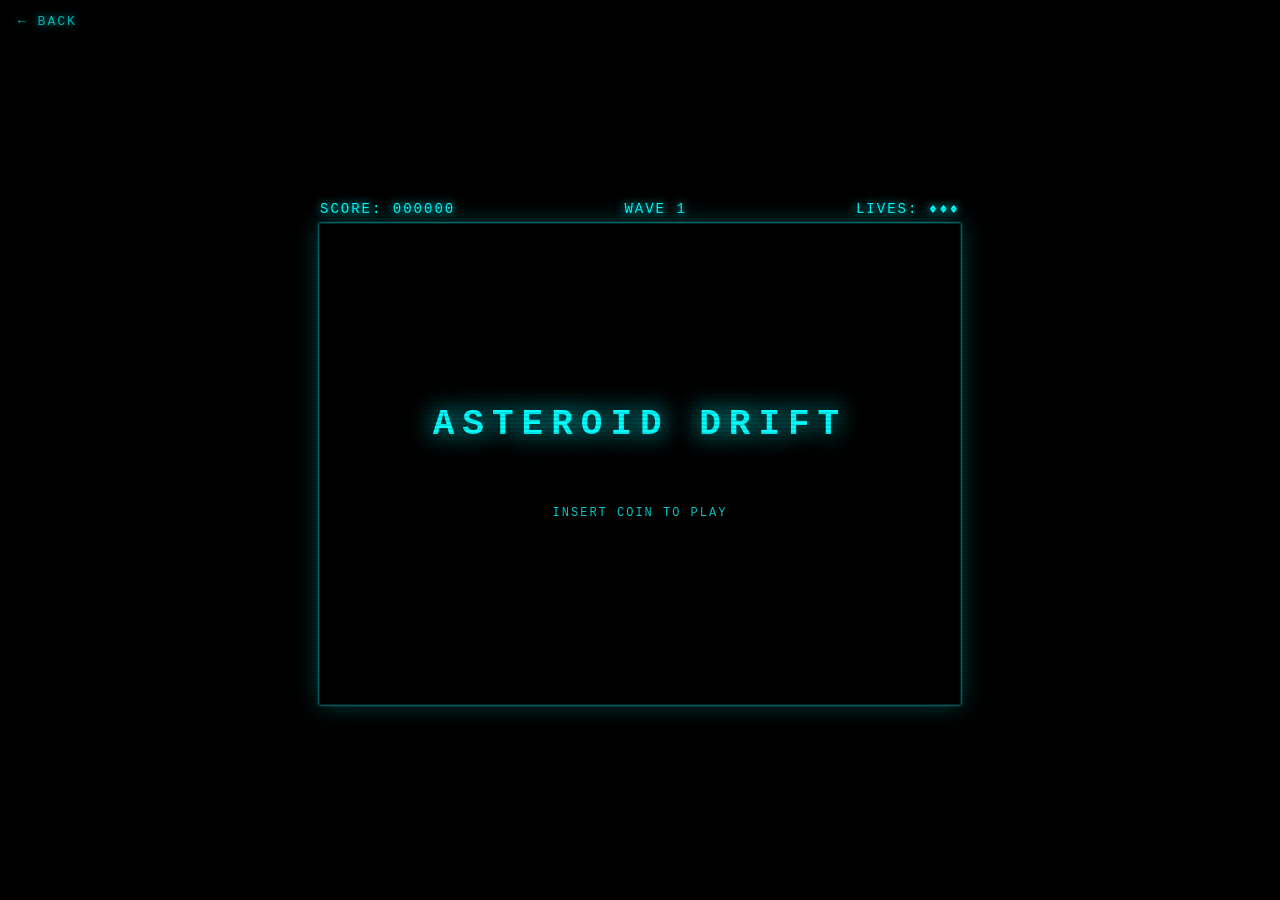
==== asteroid-drift/index.html @ 1d695325 "feat: add Void Blaster, Asteroid Drift, and Neon Snake Three new self-contained HTML5 arcade games w" ====
<!DOCTYPE html>
<html lang="en">
<head>
<meta charset="UTF-8">
<meta name="viewport" content="width=device-width, initial-scale=1.0">
<title>ASTEROID DRIFT — Arcade</title>
<style>
  * { margin:0; padding:0; box-sizing:border-box; }
  body { background:#000; display:flex; flex-direction:column; align-items:center; justify-content:center; min-height:100vh; font-family:'Courier New',monospace; overflow:hidden; }
  #back-link { position:fixed; top:14px; left:18px; color:#0ff; text-decoration:none; font-size:13px; letter-spacing:2px; opacity:0.7; z-index:100; text-shadow:0 0 8px #0ff; }
  #back-link:hover { opacity:1; }
  #hud { display:flex; justify-content:space-between; width:640px; padding:6px 0; font-size:14px; letter-spacing:2px; color:#0ff; text-shadow:0 0 8px #0ff; }
  canvas { display:block; border:1px solid #0ff; box-shadow:0 0 24px #0ff4,0 0 2px #0ff; }
  #scanlines { position:fixed; top:0; left:0; width:100%; height:100%; background:repeating-linear-gradient(0deg,transparent,transparent 2px,rgba(0,0,0,0.12) 2px,rgba(0,0,0,0.12) 4px); pointer-events:none; z-index:50; }
  #overlay { position:absolute; top:0; left:0; right:0; bottom:0; display:flex; flex-direction:column; align-items:center; justify-content:center; background:rgba(0,0,0,0.85); color:#0ff; font-family:'Courier New',monospace; z-index:20; text-align:center; }
  #overlay h1 { font-size:36px; letter-spacing:8px; text-shadow:0 0 24px #0ff,0 0 48px #0ff4; margin-bottom:16px; }
  #overlay p { font-size:12px; letter-spacing:2px; margin:5px 0; opacity:0.8; }
  .blink { animation:blink 1s step-end infinite; }
  @keyframes blink { 0%,100%{opacity:1} 50%{opacity:0} }
  #canvas-wrap { position:relative; }
</style>
</head>
<body>
<div id="scanlines"></div>
<a id="back-link" href="../index.html">← BACK</a>
<div id="hud">
  <span>SCORE: <span id="score-display">000000</span></span>
  <span id="wave-display">WAVE 1</span>
  <span>LIVES: <span id="lives-display">♦♦♦</span></span>
</div>
<div id="canvas-wrap">
  <canvas id="c" width="640" height="480"></canvas>
  <div id="overlay">
    <h1>ASTEROID DRIFT</h1>
    <p>← → ROTATE &nbsp; ↑ THRUST &nbsp; SPACE FIRE &nbsp; H HYPERSPACE</p>
    <p>P PAUSE &nbsp; ESC BACK</p>
    <p class="blink" style="margin-top:24px">INSERT COIN TO PLAY</p>
  </div>
</div>
<script>
const canvas = document.getElementById('c');
const ctx = canvas.getContext('2d');
const overlay = document.getElementById('overlay');
const scoreEl = document.getElementById('score-display');
const livesEl = document.getElementById('lives-display');
const waveEl = document.getElementById('wave-display');

const W = 640, H = 480;
const TAU = Math.PI*2;

let state = 'title';
let score = 0, lives = 3, wave = 1;
let ship, bullets, asteroids, particles;
let keys = {};
let invTimer = 0, waveTimer = 0;

// ─── Helpers ────────────────────────────────────────────────
const wrap = (v,max) => ((v%max)+max)%max;
const dist = (a,b) => Math.hypot(a.x-b.x,a.y-b.y);
const rnd = (a,b) => Math.random()*(b-a)+a;

function mkShip() {
  return { x:W/2, y:H/2, vx:0, vy:0, angle:-Math.PI/2, thrust:false, dead:false };
}

function mkAsteroid(x,y,size) {
  const angle = Math.random()*TAU;
  const speed = rnd(0.5, 1.5+(4-size)*0.5);
  const verts = 8+Math.floor(Math.random()*5);
  const pts = Array.from({length:verts},(_,i)=>{
    const a = i/verts*TAU;
    const r = size*12 + rnd(-size*4, size*4);
    return [Math.cos(a)*r, Math.sin(a)*r];
  });
  return { x, y, vx:Math.cos(angle)*speed, vy:Math.sin(angle)*speed, size, pts, rot:0, rotSpeed:rnd(-0.02,0.02) };
}

function spawnWave() {
  const count = 3 + wave;
  asteroids = [];
  for (let i=0;i<count;i++) {
    let x,y;
    do { x=Math.random()*W; y=Math.random()*H; } while(dist({x,y},ship)<120);
    asteroids.push(mkAsteroid(x,y,3));
  }
}

function initGame() {
  score=0; lives=3; wave=1;
  ship = mkShip();
  bullets=[]; particles=[];
  invTimer=2000; waveTimer=0;
  spawnWave();
  updateHUD();
}

function updateHUD() {
  scoreEl.textContent = String(score).padStart(6,'0');
  livesEl.textContent = '♦'.repeat(Math.max(0,lives));
  waveEl.textContent = `WAVE ${wave}`;
}

function spawnParticles(x,y,color,count) {
  for (let i=0;i<count;i++) {
    const a = Math.random()*TAU;
    const spd = rnd(0.5,3);
    particles.push({x,y,vx:Math.cos(a)*spd,vy:Math.sin(a)*spd,life:1,decay:rnd(0.01,0.03),color});
  }
}

function drawShip() {
  if (ship.dead) return;
  if (invTimer>0 && Math.floor(invTimer/100)%2===0) return;
  ctx.save();
  ctx.translate(ship.x,ship.y);
  ctx.rotate(ship.angle);
  ctx.strokeStyle='#0f0';
  ctx.shadowBlur=10; ctx.shadowColor='#0f0';
  ctx.lineWidth=1.5;
  ctx.beginPath();
  ctx.moveTo(16,0); ctx.lineTo(-10,10); ctx.lineTo(-6,0); ctx.lineTo(-10,-10); ctx.closePath();
  ctx.stroke();
  if (ship.thrust && Math.random()>0.3) {
    ctx.strokeStyle='#f80';
    ctx.shadowColor='#f80';
    ctx.beginPath();
    ctx.moveTo(-6,0); ctx.lineTo(-6+rnd(-10,-18),rnd(-4,4));
    ctx.stroke();
  }
  ctx.shadowBlur=0;
  ctx.restore();
}

function drawAsteroids() {
  for (const a of asteroids) {
    ctx.save();
    ctx.translate(a.x,a.y);
    ctx.rotate(a.rot);
    ctx.strokeStyle='#0ff';
    ctx.shadowBlur=6; ctx.shadowColor='#0ff';
    ctx.lineWidth=1.2;
    ctx.beginPath();
    for (let i=0;i<a.pts.length;i++) {
      i===0 ? ctx.moveTo(...a.pts[i]) : ctx.lineTo(...a.pts[i]);
    }
    ctx.closePath(); ctx.stroke();
    ctx.shadowBlur=0;
    ctx.restore();
  }
}

function drawBullets() {
  ctx.fillStyle='#ff0';
  ctx.shadowBlur=8; ctx.shadowColor='#ff0';
  for (const b of bullets) {
    ctx.beginPath();
    ctx.arc(b.x,b.y,2.5,0,TAU);
    ctx.fill();
  }
  ctx.shadowBlur=0;
}

function drawParticles() {
  for (const p of particles) {
    ctx.globalAlpha=p.life;
    ctx.fillStyle=p.color;
    ctx.fillRect(p.x-1,p.y-1,2,2);
  }
  ctx.globalAlpha=1;
}

const STAR_BG = Array.from({length:100},()=>({x:Math.random()*W,y:Math.random()*H,b:Math.random()*0.4+0.1}));
function drawBg() {
  ctx.fillStyle='#000'; ctx.fillRect(0,0,W,H);
  for (const s of STAR_BG) {
    ctx.fillStyle=`rgba(0,255,255,${s.b})`; ctx.fillRect(s.x,s.y,1,1);
  }
}

let lastTime=0;
function loop(ts) {
  const dt = Math.min(ts-lastTime, 50); lastTime=ts;
  if (state!=='playing') { requestAnimationFrame(loop); return; }

  drawBg();

  if (invTimer>0) invTimer-=dt;

  // Ship physics
  if (!ship.dead) {
    if (keys['ArrowLeft']||keys['a']) ship.angle-=0.05;
    if (keys['ArrowRight']||keys['d']) ship.angle+=0.05;
    ship.thrust = keys['ArrowUp']||keys['w'];
    if (ship.thrust) {
      ship.vx+=Math.cos(ship.angle)*0.25;
      ship.vy+=Math.sin(ship.angle)*0.25;
    }
    // drag
    ship.vx*=0.99; ship.vy*=0.99;
    ship.x=wrap(ship.x+ship.vx,W);
    ship.y=wrap(ship.y+ship.vy,H);
  }

  // Bullets
  for (const b of bullets) { b.x=wrap(b.x+b.vx,W); b.y=wrap(b.y+b.vy,H); b.life-=dt; }
  bullets = bullets.filter(b=>b.life>0);

  // Asteroids
  for (const a of asteroids) {
    a.x=wrap(a.x+a.vx,W); a.y=wrap(a.y+a.vy,H); a.rot+=a.rotSpeed;
  }

  // Particles
  for (const p of particles) { p.x+=p.vx; p.y+=p.vy; p.life-=p.decay; }
  particles=particles.filter(p=>p.life>0);

  // Bullet-asteroid collision
  const newAsteroids=[];
  let bulletsToRemove=new Set();
  for (let bi=0;bi<bullets.length;bi++) {
    const b=bullets[bi];
    for (let ai=asteroids.length-1;ai>=0;ai--) {
      const a=asteroids[ai];
      if (dist(b,a)<a.size*12) {
        bulletsToRemove.add(bi);
        score+=[0,100,50,20][a.size];
        updateHUD();
        spawnParticles(a.x,a.y,'#0ff',10+a.size*4);
        if (a.size>1) {
          newAsteroids.push(mkAsteroid(a.x,a.y,a.size-1));
          newAsteroids.push(mkAsteroid(a.x,a.y,a.size-1));
        }
        asteroids.splice(ai,1);
        break;
      }
    }
  }
  bullets=bullets.filter((_,i)=>!bulletsToRemove.has(i));
  asteroids.push(...newAsteroids);

  // Ship-asteroid collision
  if (!ship.dead && invTimer<=0) {
    for (const a of asteroids) {
      if (dist(ship,a)<a.size*11) {
        spawnParticles(ship.x,ship.y,'#0f0',20);
        lives--; updateHUD();
        if (lives<=0) { state='gameover'; showOverlay('GAME OVER',`SCORE: ${String(score).padStart(6,'0')}`,true); }
        else { ship=mkShip(); invTimer=3000; }
        break;
      }
    }
  }

  // Next wave
  if (asteroids.length===0) {
    wave++; updateHUD();
    ship=mkShip(); invTimer=2000;
    spawnWave();
  }

  drawAsteroids();
  drawBullets();
  drawShip();
  drawParticles();

  requestAnimationFrame(loop);
}

function showOverlay(title,sub,restart) {
  overlay.innerHTML=`
    <h1>${title}</h1>
    <p style="margin-top:12px;font-size:18px;letter-spacing:4px;">${sub}</p>
    ${restart?'<p class="blink" style="margin-top:28px;font-size:13px;letter-spacing:3px;">PRESS ENTER TO PLAY AGAIN</p>':'<p class="blink" style="margin-top:28px">INSERT COIN TO PLAY</p>'}
  `;
  overlay.style.display='flex';
}

document.addEventListener('keydown',e=>{
  keys[e.key]=true;
  if(e.key===' ')e.preventDefault();
  if(state==='title'||(state==='gameover'&&e.key==='Enter')){
    overlay.style.display='none'; initGame(); state='playing';
  }
  if((e.key==='p'||e.key==='P')&&state==='playing'){ state='paused'; showOverlay('PAUSED','',false); }
  else if((e.key==='p'||e.key==='P')&&state==='paused'){ overlay.style.display='none'; state='playing'; }
  if(e.key==='Escape') window.location.href='../index.html';
  if(e.key==='h'||e.key==='H') {
    if(state==='playing'&&!ship.dead){ ship.x=Math.random()*W; ship.y=Math.random()*H; ship.vx=0; ship.vy=0; invTimer=1500; }
  }
  if(e.key===' '&&state==='playing'&&!ship.dead) {
    if(bullets.length<6) {
      bullets.push({x:ship.x+Math.cos(ship.angle)*18,y:ship.y+Math.sin(ship.angle)*18,vx:Math.cos(ship.angle)*9+ship.vx,vy:Math.sin(ship.angle)*9+ship.vy,life:900});
    }
  }
});
document.addEventListener('keyup',e=>{ keys[e.key]=false; });

showOverlay('ASTEROID DRIFT','',false);
requestAnimationFrame(t=>{ lastTime=t; requestAnimationFrame(loop); });
</script>
</body>
</html>
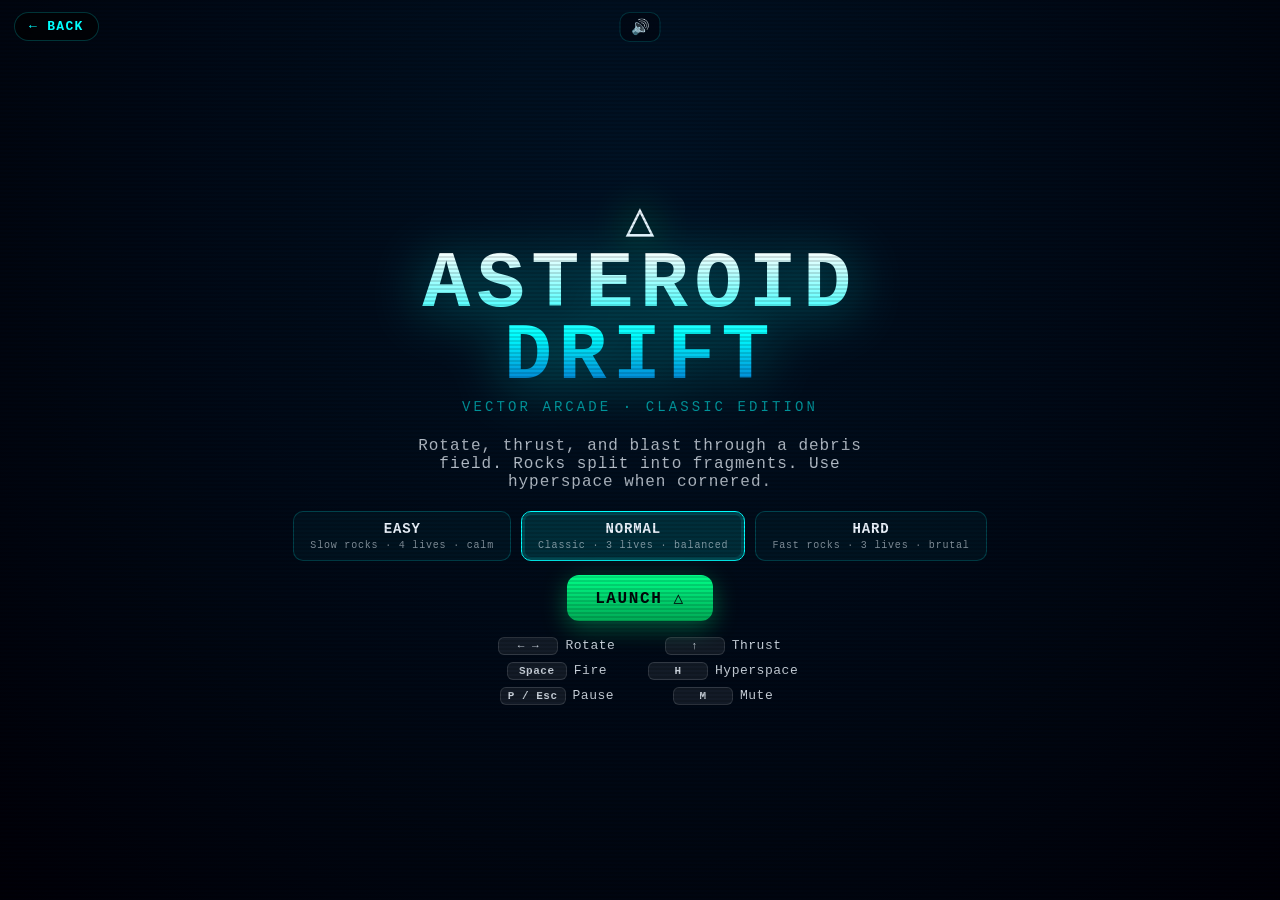
==== commit c8c92b92: "feat: full feature-rich rebuild of void-blaster, asteroid-drift, neon-snake (~1100-1300 lines each, " ====
--- a/asteroid-drift/index.html
+++ b/asteroid-drift/index.html
@@ -1,302 +1,1141 @@
 <!DOCTYPE html>
 <html lang="en">
 <head>
-<meta charset="UTF-8">
-<meta name="viewport" content="width=device-width, initial-scale=1.0">
-<title>ASTEROID DRIFT — Arcade</title>
+<meta charset="UTF-8" />
+<meta name="viewport" content="width=device-width, initial-scale=1.0, maximum-scale=1.0, user-scalable=no" />
+<title>ASTEROID DRIFT — Vector Arcade</title>
 <style>
-  * { margin:0; padding:0; box-sizing:border-box; }
-  body { background:#000; display:flex; flex-direction:column; align-items:center; justify-content:center; min-height:100vh; font-family:'Courier New',monospace; overflow:hidden; }
-  #back-link { position:fixed; top:14px; left:18px; color:#0ff; text-decoration:none; font-size:13px; letter-spacing:2px; opacity:0.7; z-index:100; text-shadow:0 0 8px #0ff; }
-  #back-link:hover { opacity:1; }
-  #hud { display:flex; justify-content:space-between; width:640px; padding:6px 0; font-size:14px; letter-spacing:2px; color:#0ff; text-shadow:0 0 8px #0ff; }
-  canvas { display:block; border:1px solid #0ff; box-shadow:0 0 24px #0ff4,0 0 2px #0ff; }
-  #scanlines { position:fixed; top:0; left:0; width:100%; height:100%; background:repeating-linear-gradient(0deg,transparent,transparent 2px,rgba(0,0,0,0.12) 2px,rgba(0,0,0,0.12) 4px); pointer-events:none; z-index:50; }
-  #overlay { position:absolute; top:0; left:0; right:0; bottom:0; display:flex; flex-direction:column; align-items:center; justify-content:center; background:rgba(0,0,0,0.85); color:#0ff; font-family:'Courier New',monospace; z-index:20; text-align:center; }
-  #overlay h1 { font-size:36px; letter-spacing:8px; text-shadow:0 0 24px #0ff,0 0 48px #0ff4; margin-bottom:16px; }
-  #overlay p { font-size:12px; letter-spacing:2px; margin:5px 0; opacity:0.8; }
-  .blink { animation:blink 1s step-end infinite; }
-  @keyframes blink { 0%,100%{opacity:1} 50%{opacity:0} }
-  #canvas-wrap { position:relative; }
+:root {
+  --cyan:#00ffff; --green:#00ff88; --amber:#ffaa00; --red:#ff4444;
+  --purple:#cc44ff; --white:#eef6ff; --panel:rgba(0,8,20,.82);
+}
+*{box-sizing:border-box;-webkit-tap-highlight-color:transparent;}
+html,body{margin:0;height:100%;overflow:hidden;background:#000;font-family:'Courier New',monospace;color:var(--white);}
+#app{position:fixed;inset:0;}
+canvas#c{display:block;width:100%;height:100%;}
+
+/* Scanlines */
+#scanlines{position:fixed;inset:0;background:repeating-linear-gradient(0deg,transparent,transparent 2px,rgba(0,0,0,.13) 2px,rgba(0,0,0,.13) 4px);pointer-events:none;z-index:40;}
+
+/* HUD */
+.hud{position:fixed;inset:0;pointer-events:none;z-index:10;}
+#topbar{position:absolute;top:0;left:0;right:0;display:flex;justify-content:space-between;align-items:flex-start;padding:12px 16px;gap:10px;}
+.stat{background:var(--panel);border:1px solid rgba(0,255,255,.15);border-radius:12px;padding:7px 12px;backdrop-filter:blur(6px);}
+.stat .label{font-size:10px;letter-spacing:.16em;text-transform:uppercase;opacity:.55;color:var(--cyan);}
+.stat .val{font-size:22px;font-weight:900;line-height:1;margin-top:2px;color:var(--cyan);text-shadow:0 0 12px var(--cyan);}
+#hudScore .val{color:var(--amber);text-shadow:0 0 12px var(--amber);}
+#hudHiscore .val{color:var(--green);text-shadow:0 0 10px var(--green);}
+#hudLevel .val{color:var(--purple);text-shadow:0 0 10px var(--purple);}
+
+/* Lives row */
+#livesRow{position:absolute;top:80px;left:50%;transform:translateX(-50%);display:flex;gap:10px;align-items:center;}
+.life-icon{color:var(--green);font-size:18px;text-shadow:0 0 10px var(--green);transition:opacity .2s;}
+.life-icon.dead{opacity:.15;text-shadow:none;}
+
+/* Shield bar */
+#shieldWrap{position:absolute;bottom:18px;left:50%;transform:translateX(-50%);width:220px;}
+#shieldWrap .label{text-align:center;font-size:10px;letter-spacing:.16em;text-transform:uppercase;opacity:.55;color:var(--cyan);margin-bottom:4px;}
+.track{height:9px;border-radius:6px;background:rgba(255,255,255,.1);overflow:hidden;}
+.fill{height:100%;border-radius:6px;transition:width .1s linear;}
+#shieldFill{background:linear-gradient(90deg,#0066ff,#00ccff);}
+
+/* Active power-up tag */
+#powerTag{position:absolute;bottom:52px;left:50%;transform:translateX(-50%);background:var(--panel);border:1px solid rgba(204,68,255,.35);border-radius:10px;padding:4px 14px;font-size:11px;letter-spacing:.12em;text-transform:uppercase;color:var(--purple);text-shadow:0 0 8px var(--purple);opacity:0;transition:opacity .25s;}
+#powerTag.show{opacity:1;}
+
+/* Wave toast */
+#waveToast{position:absolute;top:37%;left:50%;transform:translate(-50%,-50%) scale(.85);font-size:40px;font-weight:900;text-align:center;letter-spacing:.12em;opacity:0;transition:opacity .25s,transform .25s;text-shadow:0 0 30px var(--cyan),0 0 60px rgba(0,255,255,.3);color:var(--cyan);}
+#waveToast.show{opacity:1;transform:translate(-50%,-50%) scale(1);}
+
+/* Mute button */
+#muteBtn{position:fixed;top:12px;right:50%;transform:translateX(50%);z-index:31;pointer-events:auto;cursor:pointer;
+  background:var(--panel);border:1px solid rgba(0,255,255,.18);color:var(--white);border-radius:10px;padding:5px 10px;font-size:15px;}
+
+/* Back link */
+.arcade-back{position:fixed;top:12px;left:14px;z-index:9999;background:rgba(0,0,0,.6);backdrop-filter:blur(8px);
+  color:var(--cyan);padding:6px 14px;border-radius:24px;font-size:13px;font-weight:700;text-decoration:none;
+  border:1px solid rgba(0,255,255,.2);letter-spacing:.1em;transition:background .2s;pointer-events:auto;}
+.arcade-back:hover{background:rgba(0,20,40,.85);}
+
+/* Screens */
+.screen{position:fixed;inset:0;z-index:30;display:flex;align-items:center;justify-content:center;flex-direction:column;
+  background:radial-gradient(ellipse at 50% 20%, rgba(0,30,60,.6), rgba(0,0,8,.95));backdrop-filter:blur(3px);text-align:center;padding:24px;}
+.screen.hidden{display:none;}
+.logo{font-size:clamp(36px,8vw,80px);font-weight:900;letter-spacing:.08em;line-height:.9;
+  background:linear-gradient(180deg,#fff,var(--cyan) 60%,#0066cc);-webkit-background-clip:text;background-clip:text;color:transparent;
+  filter:drop-shadow(0 6px 28px rgba(0,255,255,.5));}
+.sublabel{font-size:clamp(11px,1.8vw,14px);letter-spacing:.22em;text-transform:uppercase;opacity:.55;margin:6px 0 16px;color:var(--cyan);}
+.tagline{opacity:.75;margin:6px 0;font-size:clamp(13px,2vw,16px);max-width:500px;letter-spacing:.06em;}
+.ship-emoji{font-size:48px;filter:drop-shadow(0 0 20px var(--green));animation:hover 2.4s ease-in-out infinite;}
+@keyframes hover{50%{transform:translateY(-9px);}}
+.btn{pointer-events:auto;cursor:pointer;border:none;border-radius:12px;padding:13px 28px;font-size:16px;font-weight:900;
+  color:#00080a;background:linear-gradient(180deg,var(--green),#00aa55);box-shadow:0 6px 24px rgba(0,255,136,.35);
+  transition:transform .08s,filter .15s;margin-top:8px;letter-spacing:.1em;font-family:'Courier New',monospace;}
+.btn:hover{filter:brightness(1.1);} .btn:active{transform:translateY(2px);}
+.btn.ghost{background:transparent;border:1.5px solid rgba(0,255,255,.3);color:var(--cyan);box-shadow:none;font-size:14px;padding:9px 20px;}
+.diff{display:flex;gap:10px;margin:14px 0 6px;flex-wrap:wrap;justify-content:center;}
+.diff button{pointer-events:auto;cursor:pointer;border-radius:10px;border:1.5px solid rgba(0,255,255,.2);background:rgba(0,255,255,.04);
+  color:var(--white);padding:9px 16px;font-weight:900;font-size:14px;transition:.15s;font-family:'Courier New',monospace;letter-spacing:.06em;}
+.diff button.sel{border-color:var(--cyan);background:rgba(0,255,255,.14);box-shadow:0 0 0 3px rgba(0,255,255,.12) inset;}
+.diff small{display:block;font-weight:500;opacity:.55;font-size:10px;margin-top:3px;letter-spacing:.08em;}
+.help{max-width:520px;margin:16px auto 0;display:grid;grid-template-columns:repeat(2,1fr);gap:7px 16px;font-size:13px;opacity:.85;letter-spacing:.04em;}
+.k{display:inline-block;min-width:60px;padding:2px 7px;border-radius:6px;background:rgba(255,255,255,.09);border:1px solid rgba(255,255,255,.15);font-weight:900;font-size:11px;margin-right:7px;}
+.stats-grid{display:grid;grid-template-columns:repeat(2,minmax(110px,1fr));gap:12px 22px;margin:14px 0;}
+.stats-grid .s .n{font-size:28px;font-weight:900;color:var(--amber);text-shadow:0 0 12px var(--amber);}
+.stats-grid .s .t{font-size:10px;letter-spacing:.14em;text-transform:uppercase;opacity:.55;}
+.best-line{color:var(--green);font-weight:900;margin-top:6px;font-size:14px;text-shadow:0 0 8px var(--green);}
+
+/* Mobile controls */
+#touch{position:fixed;inset:0;z-index:20;display:none;pointer-events:none;}
+#touch.on{display:block;}
+#joy{position:absolute;left:24px;bottom:110px;width:120px;height:120px;border-radius:50%;background:rgba(0,255,255,.05);border:2px solid rgba(0,255,255,.2);pointer-events:auto;touch-action:none;}
+#knob{position:absolute;left:30px;top:30px;width:60px;height:60px;border-radius:50%;background:rgba(0,255,255,.22);border:2px solid rgba(0,255,255,.4);}
+.tbtn{position:absolute;pointer-events:auto;touch-action:none;border-radius:50%;display:flex;align-items:center;justify-content:center;font-weight:900;
+  font-family:'Courier New',monospace;font-size:12px;letter-spacing:.06em;user-select:none;}
+#tFire{right:30px;bottom:180px;width:86px;height:86px;color:#001a08;background:linear-gradient(180deg,var(--green),#00aa55);box-shadow:0 4px 18px rgba(0,255,136,.4);}
+#tHyper{right:130px;bottom:110px;width:72px;height:72px;color:#fff;background:linear-gradient(180deg,#aa44ff,#6600cc);box-shadow:0 4px 16px rgba(204,68,255,.4);}
+#tThrust{left:24px;bottom:250px;width:60px;height:60px;color:#001a08;background:linear-gradient(180deg,#00ddff,#0066cc);box-shadow:0 4px 16px rgba(0,200,255,.4);border-radius:50%;}
+@media (max-width:700px){.stat .val{font-size:18px;}}
 </style>
 </head>
 <body>
+<div id="app">
+  <canvas id="c"></canvas>
+</div>
 <div id="scanlines"></div>
-<a id="back-link" href="../index.html">← BACK</a>
-<div id="hud">
-  <span>SCORE: <span id="score-display">000000</span></span>
-  <span id="wave-display">WAVE 1</span>
-  <span>LIVES: <span id="lives-display">♦♦♦</span></span>
+
+<!-- HUD -->
+<div class="hud" id="hud" style="display:none">
+  <div id="topbar">
+    <div class="stat" id="hudScore"><div class="label">Score</div><div class="val" id="scoreVal">0</div></div>
+    <div class="stat" id="hudLevel"><div class="label">Wave</div><div class="val" id="levelVal">1</div></div>
+    <div class="stat" id="hudHiscore"><div class="label">Best</div><div class="val" id="hiscoreVal">0</div></div>
+  </div>
+  <div id="livesRow">
+    <div class="life-icon" id="life0">&#9651;</div>
+    <div class="life-icon" id="life1">&#9651;</div>
+    <div class="life-icon" id="life2">&#9651;</div>
+  </div>
+  <div id="powerTag"></div>
+  <div id="shieldWrap">
+    <div class="label">Shield</div>
+    <div class="track"><div class="fill" id="shieldFill" style="width:100%"></div></div>
+  </div>
+  <div id="waveToast"></div>
 </div>
-<div id="canvas-wrap">
-  <canvas id="c" width="640" height="480"></canvas>
-  <div id="overlay">
-    <h1>ASTEROID DRIFT</h1>
-    <p>← → ROTATE &nbsp; ↑ THRUST &nbsp; SPACE FIRE &nbsp; H HYPERSPACE</p>
-    <p>P PAUSE &nbsp; ESC BACK</p>
-    <p class="blink" style="margin-top:24px">INSERT COIN TO PLAY</p>
+
+<!-- Touch controls -->
+<div id="touch">
+  <div id="joy"><div id="knob"></div></div>
+  <div class="tbtn" id="tFire">FIRE</div>
+  <div class="tbtn" id="tHyper">HYPER</div>
+  <div class="tbtn" id="tThrust">&#9650;</div>
+</div>
+
+<button id="muteBtn" title="Mute">&#128266;</button>
+<a class="arcade-back" href="../index.html">&#8592; BACK</a>
+
+<!-- Title screen -->
+<div class="screen" id="startScreen">
+  <div class="ship-emoji">&#9651;</div>
+  <div class="logo">ASTEROID<br>DRIFT</div>
+  <div class="sublabel">Vector Arcade · Classic Edition</div>
+  <div class="tagline">Rotate, thrust, and blast through a debris field. Rocks split into fragments. Use hyperspace when cornered.</div>
+  <div class="diff" id="diffPick">
+    <button data-d="easy"><div>EASY</div><small>Slow rocks · 4 lives · calm</small></button>
+    <button data-d="normal" class="sel"><div>NORMAL</div><small>Classic · 3 lives · balanced</small></button>
+    <button data-d="hard"><div>HARD</div><small>Fast rocks · 3 lives · brutal</small></button>
   </div>
+  <button class="btn" id="playBtn">LAUNCH &#9651;</button>
+  <div class="help">
+    <div><span class="k">&#8592; &#8594;</span>Rotate</div>
+    <div><span class="k">&#8593;</span>Thrust</div>
+    <div><span class="k">Space</span>Fire</div>
+    <div><span class="k">H</span>Hyperspace</div>
+    <div><span class="k">P / Esc</span>Pause</div>
+    <div><span class="k">M</span>Mute</div>
+  </div>
+  <div class="best-line" id="startBest"></div>
 </div>
+
+<!-- Pause screen -->
+<div class="screen hidden" id="pauseScreen">
+  <div class="logo" style="font-size:clamp(34px,7vw,58px)">PAUSED</div>
+  <div class="tagline">The rocks are waiting.</div>
+  <button class="btn" id="resumeBtn">RESUME</button>
+  <button class="btn ghost" id="quitBtn">QUIT TO MENU</button>
+</div>
+
+<!-- Game Over screen -->
+<div class="screen hidden" id="overScreen">
+  <div class="logo" id="overTitle" style="font-size:clamp(30px,6vw,56px)">GAME OVER</div>
+  <div class="tagline" id="overSub"></div>
+  <div class="stats-grid" id="overStats"></div>
+  <div class="best-line" id="overBest"></div>
+  <button class="btn" id="againBtn">PLAY AGAIN &#9651;</button>
+  <button class="btn ghost" id="menuBtn">MAIN MENU</button>
+</div>
+
 <script>
-const canvas = document.getElementById('c');
+/* ============================================================
+   ASTEROID DRIFT — full-featured vector arcade
+   ============================================================ */
+'use strict';
+
+const $ = s => document.querySelector(s);
+const clamp = (v,a,b) => Math.min(b,Math.max(a,v));
+const rnd = (a,b) => a + Math.random()*(b-a);
+const TAU = Math.PI*2;
+
+/* ---- Canvas setup ---- */
+const canvas = $('#c');
 const ctx = canvas.getContext('2d');
-const overlay = document.getElementById('overlay');
-const scoreEl = document.getElementById('score-display');
-const livesEl = document.getElementById('lives-display');
-const waveEl = document.getElementById('wave-display');
-
-const W = 640, H = 480;
-const TAU = Math.PI*2;
-
-let state = 'title';
-let score = 0, lives = 3, wave = 1;
-let ship, bullets, asteroids, particles;
-let keys = {};
-let invTimer = 0, waveTimer = 0;
-
-// ─── Helpers ────────────────────────────────────────────────
-const wrap = (v,max) => ((v%max)+max)%max;
-const dist = (a,b) => Math.hypot(a.x-b.x,a.y-b.y);
-const rnd = (a,b) => Math.random()*(b-a)+a;
-
-function mkShip() {
-  return { x:W/2, y:H/2, vx:0, vy:0, angle:-Math.PI/2, thrust:false, dead:false };
-}
-
-function mkAsteroid(x,y,size) {
-  const angle = Math.random()*TAU;
-  const speed = rnd(0.5, 1.5+(4-size)*0.5);
-  const verts = 8+Math.floor(Math.random()*5);
-  const pts = Array.from({length:verts},(_,i)=>{
-    const a = i/verts*TAU;
-    const r = size*12 + rnd(-size*4, size*4);
+let W, H;
+function resize(){
+  W = canvas.width  = window.innerWidth;
+  H = canvas.height = window.innerHeight;
+  generateStars();
+}
+window.addEventListener('resize', resize);
+resize();
+
+/* ============================================================
+   DIFFICULTY
+   ============================================================ */
+const DIFF = {
+  easy:   { lives:4, rockSpd:0.70, fireRate:0.18, ufoRate:22, label:'Easy'   },
+  normal: { lives:3, rockSpd:1.00, fireRate:0.22, ufoRate:16, label:'Normal' },
+  hard:   { lives:3, rockSpd:1.45, fireRate:0.30, ufoRate:11, label:'Hard'   },
+};
+let diffKey = 'normal', diff = DIFF.normal;
+
+/* ============================================================
+   AUDIO — Web Audio API only
+   ============================================================ */
+const Sound = (() => {
+  let ctx = null, master = null, muted = false;
+  let thrustOsc = null, thrustGain = null;
+  function ensure(){
+    if(ctx) return;
+    ctx = new (window.AudioContext || window.webkitAudioContext)();
+    master = ctx.createGain(); master.gain.value = 0.45; master.connect(ctx.destination);
+  }
+  function now(){ return ctx.currentTime; }
+  function blip(freq=440, dur=0.12, type='square', vol=0.28, slideTo=null){
+    if(!ctx||muted) return;
+    const o = ctx.createOscillator(), g = ctx.createGain();
+    o.type = type; o.frequency.setValueAtTime(freq, now());
+    if(slideTo) o.frequency.exponentialRampToValueAtTime(slideTo, now()+dur);
+    g.gain.setValueAtTime(0, now());
+    g.gain.linearRampToValueAtTime(vol, now()+0.01);
+    g.gain.exponentialRampToValueAtTime(0.0001, now()+dur);
+    o.connect(g); g.connect(master); o.start(); o.stop(now()+dur+0.02);
+  }
+  function noise(dur=0.18, vol=0.4, hp=600){
+    if(!ctx||muted) return;
+    const n = ctx.createBufferSource();
+    const buf = ctx.createBuffer(1, ctx.sampleRate*dur, ctx.sampleRate);
+    const d = buf.getChannelData(0);
+    for(let i=0;i<d.length;i++) d[i] = (Math.random()*2-1)*(1-i/d.length);
+    n.buffer = buf;
+    const f = ctx.createBiquadFilter(); f.type='highpass'; f.frequency.value = hp;
+    const g = ctx.createGain(); g.gain.value = vol;
+    n.connect(f); f.connect(g); g.connect(master); n.start();
+  }
+  return {
+    init(){ ensure(); if(ctx.state==='suspended') ctx.resume(); },
+    setMuted(m){ muted=m; if(master) master.gain.setTargetAtTime(m?0:0.45, now(), 0.02); },
+    isMuted(){ return muted; },
+    shoot(){ blip(680, 0.07, 'square', 0.22, 140); },
+    smallExplode(){ noise(0.14, 0.3, 800); blip(180, 0.1, 'sawtooth', 0.18, 80); },
+    medExplode(){ noise(0.22, 0.45, 400); blip(120, 0.18, 'square', 0.26, 55); },
+    bigExplode(){ noise(0.35, 0.6, 200); blip(80, 0.28, 'sawtooth', 0.32, 40); },
+    shipExplode(){ noise(0.55, 0.75, 80); blip(200, 0.4, 'sawtooth', 0.35, 30); },
+    ufoSound(){ blip(340, 0.12, 'sawtooth', 0.18, 240); },
+    hyperspace(){ [300,500,800,600,400].forEach((f,i)=>setTimeout(()=>blip(f,0.1,'square',0.22),i*40)); },
+    levelUp(){ [440,550,660,880,1100].forEach((f,i)=>setTimeout(()=>blip(f,0.14,'triangle',0.26),i*60)); },
+    powerUp(){ [523,659,784,1046].forEach((f,i)=>setTimeout(()=>blip(f,0.12,'triangle',0.24),i*55)); },
+    over(){ [440,330,260,180].forEach((f,i)=>setTimeout(()=>blip(f,0.22,'sawtooth',0.28),i*120)); },
+    thrustStart(){
+      if(!ctx||muted||thrustOsc) return;
+      thrustOsc = ctx.createOscillator(); thrustGain = ctx.createGain();
+      thrustOsc.type = 'sawtooth'; thrustOsc.frequency.value = 55;
+      const lfo = ctx.createOscillator(), lg = ctx.createGain();
+      lfo.frequency.value = 14; lg.gain.value = 10;
+      lfo.connect(lg); lg.connect(thrustOsc.frequency);
+      thrustGain.gain.value = 0;
+      thrustGain.gain.setTargetAtTime(0.09, now(), 0.04);
+      thrustOsc.connect(thrustGain); thrustGain.connect(master);
+      thrustOsc.start(); lfo.start(); thrustOsc._lfo = lfo;
+    },
+    thrustStop(){
+      if(!thrustOsc) return;
+      thrustGain.gain.setTargetAtTime(0, now(), 0.04);
+      const o = thrustOsc, l = thrustOsc._lfo;
+      setTimeout(()=>{ try{o.stop();l.stop();}catch(e){} }, 100);
+      thrustOsc = null;
+    },
+    click(){ blip(520, 0.05, 'square', 0.14); },
+  };
+})();
+
+/* ============================================================
+   STAR FIELD
+   ============================================================ */
+let stars = [];
+function generateStars(){
+  stars = Array.from({length:160}, () => ({
+    x: Math.random()*W, y: Math.random()*H,
+    r: Math.random()*1.2+0.3,
+    b: Math.random()*0.5+0.1,
+    twinkle: Math.random()*TAU,
+  }));
+}
+
+/* ============================================================
+   GAME STATE
+   ============================================================ */
+const game = {
+  state: 'menu',
+  score: 0, lives: 3, wave: 1,
+  best: +(localStorage.getItem('astdrift_best')||0),
+  asteroidsDestroyed: 0, wavesCleared: 0,
+  shieldPct: 100, shieldTimer: 0, shieldCooldown: 0,
+  powerUpTimer: 0, activePower: null, powerTimeLeft: 0,
+  ufoTimer: 0, ufoSoundTimer: 0,
+  rapidFireTimer: 0, tripleTimer: 0,
+};
+
+let ship, bullets, asteroids, particles, powerups, ufo, ufoBullets;
+const keys = {};
+let invTimer = 0, fireCooldown = 0, lastTime = 0;
+let waveToastTimer = 0;
+let touchThrust = false, touchFire = false, touchHyper = false;
+let touchRotX = 0; // -1..1 from joystick
+
+/* ============================================================
+   SHIP
+   ============================================================ */
+function mkShip(){
+  return { x:W/2, y:H/2, vx:0, vy:0, angle:-Math.PI/2, thrusting:false, dead:false };
+}
+
+/* ============================================================
+   ASTEROIDS
+   ============================================================ */
+// size: 3=large, 2=medium, 1=small
+const ROCK_PTS   = {3:20, 2:50, 1:100};
+const ROCK_SPEED = {3:0.8, 2:1.4, 1:2.2};
+const ROCK_RADIUS= {3:38, 2:22, 1:11};
+
+function mkAsteroid(x, y, size, vxInit, vyInit){
+  const speed = ROCK_SPEED[size] * diff.rockSpd * (1 + game.wave*0.06);
+  const angle = vxInit != null ? Math.atan2(vyInit, vxInit) + rnd(-0.5,0.5) : Math.random()*TAU;
+  const spd   = vxInit != null ? speed : rnd(speed*0.6, speed*1.4);
+  const verts = 7 + Math.floor(Math.random()*5);
+  const R = ROCK_RADIUS[size];
+  const pts = Array.from({length:verts}, (_,i) => {
+    const a = (i/verts)*TAU;
+    const r = R + rnd(-R*0.28, R*0.28);
     return [Math.cos(a)*r, Math.sin(a)*r];
   });
-  return { x, y, vx:Math.cos(angle)*speed, vy:Math.sin(angle)*speed, size, pts, rot:0, rotSpeed:rnd(-0.02,0.02) };
-}
-
-function spawnWave() {
-  const count = 3 + wave;
+  return { x, y, vx:Math.cos(angle)*spd, vy:Math.sin(angle)*spd, size, pts,
+           rot:0, rotSpeed:rnd(-0.022,0.022)*(size===1?1.6:1), hit:false };
+}
+
+function spawnWave(){
+  const count = 3 + Math.floor(game.wave*1.1);
   asteroids = [];
-  for (let i=0;i<count;i++) {
-    let x,y;
-    do { x=Math.random()*W; y=Math.random()*H; } while(dist({x,y},ship)<120);
-    asteroids.push(mkAsteroid(x,y,3));
-  }
-}
-
-function initGame() {
-  score=0; lives=3; wave=1;
-  ship = mkShip();
-  bullets=[]; particles=[];
-  invTimer=2000; waveTimer=0;
+  for(let i=0; i<count; i++){
+    let x, y, tries=0;
+    do {
+      x = Math.random()*W; y = Math.random()*H;
+      tries++;
+    } while(tries<20 && Math.hypot(x-ship.x, y-ship.y) < 130);
+    asteroids.push(mkAsteroid(x, y, 3));
+  }
+}
+
+/* ============================================================
+   UFO
+   ============================================================ */
+function mkUFO(wave){
+  const small = wave >= 4;
+  const spd   = small ? 2.2 : 1.4;
+  const side  = Math.random()<0.5 ? 0 : W;
+  return { x:side, y:rnd(H*0.15, H*0.85), vx:(side===0?1:-1)*spd, vy:rnd(-1,1),
+           small, radius:small?13:20, pts:small?10:18,
+           fireCd: small ? 1.4 : 2.4, hp:1, alive:true };
+}
+
+/* ============================================================
+   POWER-UPS
+   ============================================================ */
+const POWERS = {
+  shield:   { color:'#0088ff', label:'SHIELD RESTORE', icon:'S' },
+  rapid:    { color:'#ffaa00', label:'RAPID FIRE',     icon:'R' },
+  triple:   { color:'#cc44ff', label:'TRIPLE SHOT',    icon:'T' },
+};
+function mkPowerUp(x, y){
+  const keys = Object.keys(POWERS);
+  const key  = keys[Math.floor(Math.random()*keys.length)];
+  return { x, y, key, P:POWERS[key], rot:0, life:12, alive:true };
+}
+
+/* ============================================================
+   PARTICLES
+   ============================================================ */
+function spawnParticles(x, y, color, count, speed=4, life=45){
+  for(let i=0; i<count; i++){
+    const a = Math.random()*TAU;
+    const spd = rnd(0.5, speed);
+    particles.push({ x, y, vx:Math.cos(a)*spd, vy:Math.sin(a)*spd,
+                     life, maxLife:life, color, size:rnd(1,3.5) });
+  }
+}
+function spawnThrustFlame(ship){
+  const back = ship.angle + Math.PI;
+  const spread = 0.5;
+  for(let i=0;i<2;i++){
+    const a = back + rnd(-spread, spread);
+    const spd = rnd(1.5, 3.5);
+    particles.push({ x: ship.x + Math.cos(back)*12, y: ship.y + Math.sin(back)*12,
+                     vx: Math.cos(a)*spd, vy: Math.sin(a)*spd,
+                     life:18, maxLife:18, color:'#ff6600', size: rnd(1.5, 3.5) });
+  }
+}
+
+/* ============================================================
+   GAME INIT
+   ============================================================ */
+function initGame(){
+  Object.assign(game, {
+    score:0, lives:diff.lives, wave:1, asteroidsDestroyed:0, wavesCleared:0,
+    shieldPct:100, shieldTimer:0, shieldCooldown:0,
+    activePower:null, powerTimeLeft:0, ufoTimer:0,
+    rapidFireTimer:0, tripleTimer:0,
+  });
+  ship       = mkShip();
+  bullets    = []; ufoBullets = []; asteroids = []; particles = []; powerups = [];
+  ufo        = null;
+  invTimer   = 180; fireCooldown = 0; waveToastTimer = 0;
   spawnWave();
   updateHUD();
-}
-
-function updateHUD() {
-  scoreEl.textContent = String(score).padStart(6,'0');
-  livesEl.textContent = '♦'.repeat(Math.max(0,lives));
-  waveEl.textContent = `WAVE ${wave}`;
-}
-
-function spawnParticles(x,y,color,count) {
-  for (let i=0;i<count;i++) {
-    const a = Math.random()*TAU;
-    const spd = rnd(0.5,3);
-    particles.push({x,y,vx:Math.cos(a)*spd,vy:Math.sin(a)*spd,life:1,decay:rnd(0.01,0.03),color});
-  }
-}
-
-function drawShip() {
-  if (ship.dead) return;
-  if (invTimer>0 && Math.floor(invTimer/100)%2===0) return;
-  ctx.save();
-  ctx.translate(ship.x,ship.y);
-  ctx.rotate(ship.angle);
-  ctx.strokeStyle='#0f0';
-  ctx.shadowBlur=10; ctx.shadowColor='#0f0';
-  ctx.lineWidth=1.5;
-  ctx.beginPath();
-  ctx.moveTo(16,0); ctx.lineTo(-10,10); ctx.lineTo(-6,0); ctx.lineTo(-10,-10); ctx.closePath();
-  ctx.stroke();
-  if (ship.thrust && Math.random()>0.3) {
-    ctx.strokeStyle='#f80';
-    ctx.shadowColor='#f80';
-    ctx.beginPath();
-    ctx.moveTo(-6,0); ctx.lineTo(-6+rnd(-10,-18),rnd(-4,4));
-    ctx.stroke();
-  }
-  ctx.shadowBlur=0;
-  ctx.restore();
-}
-
-function drawAsteroids() {
-  for (const a of asteroids) {
-    ctx.save();
-    ctx.translate(a.x,a.y);
-    ctx.rotate(a.rot);
-    ctx.strokeStyle='#0ff';
-    ctx.shadowBlur=6; ctx.shadowColor='#0ff';
-    ctx.lineWidth=1.2;
-    ctx.beginPath();
-    for (let i=0;i<a.pts.length;i++) {
-      i===0 ? ctx.moveTo(...a.pts[i]) : ctx.lineTo(...a.pts[i]);
+  showWaveToast();
+}
+
+/* ============================================================
+   HUD
+   ============================================================ */
+function updateHUD(){
+  $('#scoreVal').textContent   = game.score;
+  $('#levelVal').textContent   = game.wave;
+  $('#hiscoreVal').textContent = game.best;
+  // lives
+  for(let i=0;i<3;i++){
+    const el = $(`#life${i}`);
+    if(el) el.classList.toggle('dead', i >= game.lives);
+  }
+  // shield bar
+  $('#shieldFill').style.width = Math.max(0, game.shieldPct) + '%';
+  const shieldColor = game.shieldPct > 60 ? '#00ccff' : game.shieldPct > 25 ? '#ffaa00' : '#ff4444';
+  $('#shieldFill').style.background = `linear-gradient(90deg,${shieldColor}88,${shieldColor})`;
+  // power tag
+  const pt = $('#powerTag');
+  if(game.activePower && game.powerTimeLeft > 0){
+    pt.textContent = POWERS[game.activePower]?.label + ' ' + Math.ceil(game.powerTimeLeft) + 's';
+    pt.classList.add('show');
+  } else {
+    pt.classList.remove('show');
+  }
+}
+
+let waveToastTO = null;
+function showWaveToast(){
+  const t = $('#waveToast');
+  t.textContent = game.wave === 1 ? 'WAVE 1' : `WAVE ${game.wave}`;
+  t.classList.add('show');
+  clearTimeout(waveToastTO);
+  waveToastTO = setTimeout(()=>t.classList.remove('show'), 1600);
+}
+
+/* ============================================================
+   SCREEN TRANSITIONS
+   ============================================================ */
+function startGame(){
+  Sound.init();
+  diff = DIFF[diffKey];
+  initGame();
+  game.state = 'play';
+  $('#hud').style.display = 'block';
+  $('#startScreen').classList.add('hidden');
+  $('#overScreen').classList.add('hidden');
+  $('#pauseScreen').classList.add('hidden');
+}
+function pause(){
+  if(game.state !== 'play') return;
+  game.state = 'pause';
+  $('#pauseScreen').classList.remove('hidden');
+  Sound.thrustStop();
+}
+function resume(){
+  if(game.state !== 'pause') return;
+  game.state = 'play';
+  $('#pauseScreen').classList.add('hidden');
+}
+function toMenu(){
+  game.state = 'menu';
+  Sound.thrustStop();
+  if(ufo) { ufo = null; }
+  $('#hud').style.display = 'none';
+  $('#pauseScreen').classList.add('hidden');
+  $('#overScreen').classList.add('hidden');
+  $('#startScreen').classList.remove('hidden');
+  $('#startBest').textContent = game.best ? 'Best: ' + game.best + ' pts' : '';
+}
+function gameOver(){
+  game.state = 'over';
+  Sound.thrustStop(); Sound.over();
+  if(game.score > game.best){
+    game.best = game.score;
+    localStorage.setItem('astdrift_best', game.best);
+  }
+  $('#overTitle').textContent = 'GAME OVER';
+  const sub = game.score > 5000 ? 'Outstanding piloting. The debris field yields to no one.' :
+              game.score > 1500 ? 'Solid run. The rocks respect your aim.' :
+                                  'The void claims another pilot. Try again.';
+  $('#overSub').textContent = sub;
+  $('#overStats').innerHTML =
+    `<div class="s"><div class="n">${game.score}</div><div class="t">Score</div></div>` +
+    `<div class="s"><div class="n">${game.wavesCleared}</div><div class="t">Waves Cleared</div></div>` +
+    `<div class="s"><div class="n">${game.asteroidsDestroyed}</div><div class="t">Rocks Destroyed</div></div>` +
+    `<div class="s"><div class="n">${game.wave}</div><div class="t">Wave Reached</div></div>`;
+  $('#overBest').textContent = (game.score >= game.best ? '★ NEW BEST! ' : 'Best: ') + game.best + ' pts';
+  $('#overScreen').classList.remove('hidden');
+}
+
+/* ============================================================
+   INPUT
+   ============================================================ */
+addEventListener('keydown', e => {
+  if([' ','ArrowUp','ArrowDown','ArrowLeft','ArrowRight'].includes(e.key)) e.preventDefault();
+  keys[e.key] = true;
+  const k = e.key.toLowerCase();
+  if((k==='p'||e.key==='Escape') && game.state==='play')  pause();
+  else if((k==='p'||e.key==='Escape') && game.state==='pause') resume();
+  if(k==='m'){ Sound.init(); const m=!Sound.isMuted(); Sound.setMuted(m); $('#muteBtn').textContent=m?'🔇':'🔊'; }
+});
+addEventListener('keyup',   e => { keys[e.key] = false; });
+addEventListener('blur',    () => { for(const k in keys) keys[k]=false; Sound.thrustStop(); });
+
+/* ---- Touch controls ---- */
+const isTouch = matchMedia('(pointer:coarse)').matches;
+function setupTouch(){
+  if(!isTouch) return;
+  $('#touch').classList.add('on');
+  const joy=$('#joy'), knob=$('#knob');
+  let jid=null, cx=0, cy=0;
+  joy.addEventListener('touchstart',e=>{
+    const r=joy.getBoundingClientRect(); cx=r.left+r.width/2; cy=r.top+r.height/2;
+    jid=e.changedTouches[0].identifier; e.preventDefault();
+  },{passive:false});
+  joy.addEventListener('touchmove',e=>{
+    for(const t of e.changedTouches){
+      if(t.identifier!==jid) continue;
+      let dx=t.clientX-cx, dy=t.clientY-cy;
+      const m=Math.hypot(dx,dy), mx=48;
+      if(m>mx){dx*=mx/m; dy*=mx/m;}
+      knob.style.left=(30+dx)+'px'; knob.style.top=(30+dy)+'px';
+      touchRotX = dx/mx;
+      touchThrust = dy < -15;
     }
-    ctx.closePath(); ctx.stroke();
-    ctx.shadowBlur=0;
-    ctx.restore();
-  }
-}
-
-function drawBullets() {
-  ctx.fillStyle='#ff0';
-  ctx.shadowBlur=8; ctx.shadowColor='#ff0';
-  for (const b of bullets) {
-    ctx.beginPath();
-    ctx.arc(b.x,b.y,2.5,0,TAU);
-    ctx.fill();
-  }
-  ctx.shadowBlur=0;
-}
-
-function drawParticles() {
-  for (const p of particles) {
-    ctx.globalAlpha=p.life;
-    ctx.fillStyle=p.color;
-    ctx.fillRect(p.x-1,p.y-1,2,2);
-  }
-  ctx.globalAlpha=1;
-}
-
-const STAR_BG = Array.from({length:100},()=>({x:Math.random()*W,y:Math.random()*H,b:Math.random()*0.4+0.1}));
-function drawBg() {
-  ctx.fillStyle='#000'; ctx.fillRect(0,0,W,H);
-  for (const s of STAR_BG) {
-    ctx.fillStyle=`rgba(0,255,255,${s.b})`; ctx.fillRect(s.x,s.y,1,1);
-  }
-}
-
-let lastTime=0;
-function loop(ts) {
-  const dt = Math.min(ts-lastTime, 50); lastTime=ts;
-  if (state!=='playing') { requestAnimationFrame(loop); return; }
-
-  drawBg();
-
-  if (invTimer>0) invTimer-=dt;
-
-  // Ship physics
-  if (!ship.dead) {
-    if (keys['ArrowLeft']||keys['a']) ship.angle-=0.05;
-    if (keys['ArrowRight']||keys['d']) ship.angle+=0.05;
-    ship.thrust = keys['ArrowUp']||keys['w'];
-    if (ship.thrust) {
-      ship.vx+=Math.cos(ship.angle)*0.25;
-      ship.vy+=Math.sin(ship.angle)*0.25;
+    e.preventDefault();
+  },{passive:false});
+  const jend=e=>{
+    for(const t of e.changedTouches){ if(t.identifier===jid){
+      jid=null; touchRotX=0; touchThrust=false;
+      knob.style.left='30px'; knob.style.top='30px';
+    }}
+  };
+  joy.addEventListener('touchend',jend); joy.addEventListener('touchcancel',jend);
+  const bind=(el,set)=>{
+    el.addEventListener('touchstart',e=>{set(true);e.preventDefault();},{passive:false});
+    el.addEventListener('touchend',e=>{set(false);e.preventDefault();},{passive:false});
+  };
+  bind($('#tFire'),v=>touchFire=v);
+  bind($('#tHyper'),v=>{ if(v) doHyperspace(); });
+  bind($('#tThrust'),v=>touchThrust=v);
+}
+setupTouch();
+
+/* ============================================================
+   HYPERSPACE
+   ============================================================ */
+function doHyperspace(){
+  if(!ship||ship.dead||invTimer>0) return;
+  Sound.hyperspace();
+  spawnParticles(ship.x, ship.y, '#cc44ff', 20, 5, 50);
+  let nx, ny, tries=0;
+  do {
+    nx = rnd(60, W-60); ny = rnd(60, H-60); tries++;
+  } while(tries<20 && asteroids.some(a=>Math.hypot(nx-a.x,ny-a.y)<ROCK_RADIUS[a.size]+40));
+  ship.x=nx; ship.y=ny; ship.vx=0; ship.vy=0;
+  invTimer = 150;
+  spawnParticles(ship.x, ship.y, '#cc44ff', 20, 5, 50);
+}
+
+/* ============================================================
+   FIRE
+   ============================================================ */
+function fireShot(){
+  Sound.shoot();
+  const triple = game.tripleTimer > 0;
+  const angles = triple ? [ship.angle-0.18, ship.angle, ship.angle+0.18] : [ship.angle];
+  for(const a of angles){
+    const spd = 9;
+    bullets.push({ x:ship.x+Math.cos(a)*18, y:ship.y+Math.sin(a)*18,
+                   vx:Math.cos(a)*spd+ship.vx*0.4, vy:Math.sin(a)*spd+ship.vy*0.4,
+                   life:52 });
+  }
+}
+
+/* ============================================================
+   WRAP HELPER
+   ============================================================ */
+function wrap(obj){
+  obj.x = ((obj.x % W)+W) % W;
+  obj.y = ((obj.y % H)+H) % H;
+}
+
+/* ============================================================
+   COLLISION — point vs asteroid polygon (rough circle)
+   ============================================================ */
+function hitAsteroid(x, y, a){
+  return Math.hypot(x-a.x, y-a.y) < ROCK_RADIUS[a.size]*0.85;
+}
+
+/* ============================================================
+   SPLIT ASTEROID
+   ============================================================ */
+function splitAsteroid(a, bulletVx, bulletVy){
+  a.hit = true;
+  const pts = ROCK_PTS[a.size];
+  addScore(pts, a.x, a.y);
+  game.asteroidsDestroyed++;
+
+  const snd = a.size===3 ? Sound.bigExplode : a.size===2 ? Sound.medExplode : Sound.smallExplode;
+  snd.call(Sound);
+  const pCount = a.size===3 ? 20 : a.size===2 ? 12 : 7;
+  spawnParticles(a.x, a.y, a.size===1?'#00ffff':'#88ccff', pCount, 4+a.size, 40+a.size*10);
+
+  if(a.size > 1){
+    asteroids.push(mkAsteroid(a.x, a.y, a.size-1, bulletVx||a.vx, bulletVy||a.vy));
+    asteroids.push(mkAsteroid(a.x, a.y, a.size-1, -(bulletVx||a.vx), -(bulletVy||a.vy)));
+  }
+
+  // Chance to spawn power-up from large asteroids
+  if(a.size === 3 && Math.random() < 0.22){
+    powerups.push(mkPowerUp(a.x, a.y));
+  }
+}
+
+/* ============================================================
+   SCORE POPUP
+   ============================================================ */
+const popups = [];
+function addScore(pts, x, y){
+  game.score += pts;
+  if(game.score > game.best){
+    game.best = game.score;
+    localStorage.setItem('astdrift_best', game.best);
+  }
+  popups.push({ x, y, text:'+'+pts, life:60, color:'#ffaa00' });
+  updateHUD();
+}
+
+/* ============================================================
+   UFO LOGIC
+   ============================================================ */
+function updateUFO(dt){
+  if(!ufo) {
+    game.ufoTimer -= dt;
+    if(game.ufoTimer <= 0){
+      if(game.wave >= 2 && asteroids.length > 0){
+        ufo = mkUFO(game.wave);
+        Sound.ufoSound();
+      }
+      game.ufoTimer = diff.ufoRate + rnd(-4, 4);
     }
-    // drag
-    ship.vx*=0.99; ship.vy*=0.99;
-    ship.x=wrap(ship.x+ship.vx,W);
-    ship.y=wrap(ship.y+ship.vy,H);
-  }
-
-  // Bullets
-  for (const b of bullets) { b.x=wrap(b.x+b.vx,W); b.y=wrap(b.y+b.vy,H); b.life-=dt; }
+    return;
+  }
+  if(!ufo.alive){ ufo=null; return; }
+
+  ufo.x += ufo.vx; ufo.y += ufo.vy;
+  // bounce vertically
+  if(ufo.y < 30 || ufo.y > H-30) ufo.vy *= -1;
+  // exit when past edge
+  if(ufo.x < -60 || ufo.x > W+60){ ufo=null; game.ufoTimer=diff.ufoRate+rnd(-4,4); return; }
+
+  // UFO sound tick
+  game.ufoSoundTimer -= dt;
+  if(game.ufoSoundTimer <= 0){ Sound.ufoSound(); game.ufoSoundTimer = 1.2; }
+
+  // UFO fires at ship
+  ufo.fireCd -= dt;
+  if(ufo.fireCd <= 0 && ship && !ship.dead){
+    ufo.fireCd = ufo.small ? 1.4 : 2.4;
+    const dx = ship.x - ufo.x, dy = ship.y - ufo.y;
+    const len = Math.hypot(dx, dy);
+    const spread = ufo.small ? 0.05 : 0.28;
+    const spd = 4.5;
+    ufoBullets.push({
+      x: ufo.x, y: ufo.y,
+      vx: (dx/len + rnd(-spread,spread)) * spd,
+      vy: (dy/len + rnd(-spread,spread)) * spd,
+      life: 90,
+    });
+    Sound.shoot();
+  }
+}
+
+/* ============================================================
+   POWER-UP LOGIC
+   ============================================================ */
+function applyPower(key){
+  Sound.powerUp();
+  if(key==='shield'){ game.shieldPct = 100; game.shieldCooldown = 0; }
+  else if(key==='rapid'){ game.activePower='rapid'; game.powerTimeLeft=8; game.rapidFireTimer=8; }
+  else if(key==='triple'){ game.activePower='triple'; game.powerTimeLeft=8; game.tripleTimer=8; }
+  updateHUD();
+}
+
+/* ============================================================
+   MAIN UPDATE
+   ============================================================ */
+function update(dt){
+  if(game.state !== 'play') return;
+
+  /* ---- Power timers ---- */
+  if(game.rapidFireTimer > 0){ game.rapidFireTimer -= dt; if(game.rapidFireTimer<=0){ game.rapidFireTimer=0; if(game.activePower==='rapid'){game.activePower=null;} } }
+  if(game.tripleTimer > 0)   { game.tripleTimer    -= dt; if(game.tripleTimer<=0)  { game.tripleTimer=0;    if(game.activePower==='triple'){game.activePower=null;} } }
+  if(game.activePower){ game.powerTimeLeft = Math.max(game.rapidFireTimer, game.tripleTimer); }
+
+  /* ---- Shield recharge ---- */
+  if(game.shieldCooldown > 0){
+    game.shieldCooldown -= dt;
+  } else if(game.shieldPct < 100){
+    game.shieldPct = Math.min(100, game.shieldPct + 12*dt);
+  }
+
+  /* ---- Ship input ---- */
+  const left  = keys['ArrowLeft']  || keys['a'] || touchRotX < -0.3;
+  const right = keys['ArrowRight'] || keys['d'] || touchRotX >  0.3;
+  const thrust= keys['ArrowUp']    || keys['w'] || touchThrust;
+  const firing= keys[' '] || touchFire;
+
+  if(!ship.dead){
+    const rotSpeed = 0.055 + (keys['shift']?0.02:0);
+    if(left)  ship.angle -= rotSpeed;
+    if(right) ship.angle += rotSpeed;
+    ship.thrusting = thrust;
+    if(thrust){
+      ship.vx += Math.cos(ship.angle) * 0.26;
+      ship.vy += Math.sin(ship.angle) * 0.26;
+      spawnThrustFlame(ship);
+      Sound.thrustStart();
+    } else { Sound.thrustStop(); }
+    // speed cap
+    const spd = Math.hypot(ship.vx, ship.vy);
+    if(spd > 8){ ship.vx *= 8/spd; ship.vy *= 8/spd; }
+    // friction
+    ship.vx *= 0.988; ship.vy *= 0.988;
+    ship.x += ship.vx; ship.y += ship.vy;
+    wrap(ship);
+
+    // fire
+    if(firing && fireCooldown <= 0){
+      const rate = game.rapidFireTimer > 0 ? 0.09 : diff.fireRate;
+      fireCooldown = rate * 60;
+      fireShot();
+    }
+    // hyperspace key
+    if((keys['h']||keys['H']) && !keys._hyper){
+      keys._hyper = true;
+      doHyperspace();
+    }
+    if(!keys['h']&&!keys['H']) keys._hyper = false;
+  }
+
+  if(fireCooldown > 0) fireCooldown -= dt*60;
+  if(invTimer > 0) invTimer--;
+
+  /* ---- Bullets ---- */
+  for(const b of bullets){ b.x+=b.vx; b.y+=b.vy; b.life--; wrap(b); }
   bullets = bullets.filter(b=>b.life>0);
-
-  // Asteroids
-  for (const a of asteroids) {
-    a.x=wrap(a.x+a.vx,W); a.y=wrap(a.y+a.vy,H); a.rot+=a.rotSpeed;
-  }
-
-  // Particles
-  for (const p of particles) { p.x+=p.vx; p.y+=p.vy; p.life-=p.decay; }
-  particles=particles.filter(p=>p.life>0);
-
-  // Bullet-asteroid collision
-  const newAsteroids=[];
-  let bulletsToRemove=new Set();
-  for (let bi=0;bi<bullets.length;bi++) {
-    const b=bullets[bi];
-    for (let ai=asteroids.length-1;ai>=0;ai--) {
-      const a=asteroids[ai];
-      if (dist(b,a)<a.size*12) {
-        bulletsToRemove.add(bi);
-        score+=[0,100,50,20][a.size];
-        updateHUD();
-        spawnParticles(a.x,a.y,'#0ff',10+a.size*4);
-        if (a.size>1) {
-          newAsteroids.push(mkAsteroid(a.x,a.y,a.size-1));
-          newAsteroids.push(mkAsteroid(a.x,a.y,a.size-1));
-        }
-        asteroids.splice(ai,1);
+  for(const b of ufoBullets){ b.x+=b.vx; b.y+=b.vy; b.life--; }
+  ufoBullets = ufoBullets.filter(b=>b.life>0);
+
+  /* ---- Asteroids ---- */
+  for(const a of asteroids){ a.x+=a.vx; a.y+=a.vy; a.rot+=a.rotSpeed; wrap(a); }
+
+  /* ---- Power-ups ---- */
+  for(const p of powerups){ p.rot+=0.04; p.life-=dt; if(!p.alive||p.life<=0) p.alive=false; }
+  powerups = powerups.filter(p=>p.alive);
+
+  /* ---- Particles ---- */
+  for(const p of particles){ p.x+=p.vx; p.y+=p.vy; p.life--; p.vx*=0.97; p.vy*=0.97; }
+  particles = particles.filter(p=>p.life>0);
+
+  /* ---- Score popups ---- */
+  for(const p of popups){ p.life--; p.y-=0.5; }
+  popups.splice(0, popups.findIndex(p=>p.life>0)<0?0:popups.findIndex(p=>p.life>0));
+  // clean dead popups
+  for(let i=popups.length-1;i>=0;i--){ if(popups[i].life<=0) popups.splice(i,1); }
+
+  /* ---- UFO ---- */
+  updateUFO(dt);
+
+  /* ---- Bullet vs Asteroid ---- */
+  const hitBullets = new Set();
+  for(let bi=0;bi<bullets.length;bi++){
+    const b = bullets[bi];
+    for(let ai=asteroids.length-1;ai>=0;ai--){
+      const a = asteroids[ai];
+      if(a.hit) continue;
+      if(hitAsteroid(b.x,b.y,a)){
+        hitBullets.add(bi);
+        splitAsteroid(a, b.vx, b.vy);
         break;
       }
     }
   }
-  bullets=bullets.filter((_,i)=>!bulletsToRemove.has(i));
-  asteroids.push(...newAsteroids);
-
-  // Ship-asteroid collision
-  if (!ship.dead && invTimer<=0) {
-    for (const a of asteroids) {
-      if (dist(ship,a)<a.size*11) {
-        spawnParticles(ship.x,ship.y,'#0f0',20);
-        lives--; updateHUD();
-        if (lives<=0) { state='gameover'; showOverlay('GAME OVER',`SCORE: ${String(score).padStart(6,'0')}`,true); }
-        else { ship=mkShip(); invTimer=3000; }
+  bullets = bullets.filter((_,i)=>!hitBullets.has(i));
+  asteroids = asteroids.filter(a=>!a.hit);
+
+  /* ---- Bullet vs UFO ---- */
+  if(ufo && ufo.alive){
+    const hitBullets2 = new Set();
+    for(let bi=0;bi<bullets.length;bi++){
+      const b = bullets[bi];
+      if(Math.hypot(b.x-ufo.x,b.y-ufo.y) < ufo.radius){
+        hitBullets2.add(bi);
+        ufo.alive = false;
+        const pts = ufo.small ? 500 : 250;
+        addScore(pts, ufo.x, ufo.y);
+        Sound.bigExplode();
+        spawnParticles(ufo.x, ufo.y, '#ffaa00', 30, 5, 60);
         break;
       }
     }
-  }
-
-  // Next wave
-  if (asteroids.length===0) {
-    wave++; updateHUD();
-    ship=mkShip(); invTimer=2000;
+    bullets = bullets.filter((_,i)=>!hitBullets2.has(i));
+  }
+
+  /* ---- Ship vs Asteroid ---- */
+  if(!ship.dead && invTimer<=0){
+    for(const a of asteroids){
+      if(a.hit) continue;
+      if(hitAsteroid(ship.x,ship.y,a)){
+        takeHit(a.x, a.y);
+        break;
+      }
+    }
+  }
+
+  /* ---- UFO bullet vs Ship ---- */
+  if(!ship.dead && invTimer<=0){
+    for(const b of ufoBullets){
+      if(Math.hypot(b.x-ship.x,b.y-ship.y)<12){
+        b.life=0;
+        takeHit(b.x, b.y);
+        break;
+      }
+    }
+  }
+
+  /* ---- Ship vs Power-up ---- */
+  if(!ship.dead){
+    for(const p of powerups){
+      if(!p.alive) continue;
+      if(Math.hypot(ship.x-p.x, ship.y-p.y)<22){
+        applyPower(p.key);
+        p.alive=false;
+      }
+    }
+  }
+
+  /* ---- Wave clear ---- */
+  if(asteroids.length===0 && !ufo){
+    game.wave++;
+    game.wavesCleared++;
+    Sound.levelUp();
+    ship = mkShip(); invTimer=180;
+    bullets=[]; ufoBullets=[];
+    game.ufoTimer = diff.ufoRate;
     spawnWave();
-  }
-
-  drawAsteroids();
-  drawBullets();
-  drawShip();
-  drawParticles();
-
+    updateHUD();
+    showWaveToast();
+  }
+
+  updateHUD();
+}
+
+function takeHit(hx, hy){
+  if(game.shieldPct > 0){
+    // shield absorbs
+    game.shieldPct = 0;
+    game.shieldCooldown = 5.0;
+    spawnParticles(ship.x, ship.y, '#0088ff', 14, 4, 35);
+    invTimer = 60;
+  } else {
+    Sound.shipExplode();
+    spawnParticles(ship.x, ship.y, '#00ff88', 28, 5, 70);
+    spawnParticles(ship.x, ship.y, '#ff6600', 18, 4, 55);
+    game.lives--;
+    if(game.lives <= 0){
+      ship.dead = true;
+      setTimeout(()=>gameOver(), 1200);
+      return;
+    }
+    ship = mkShip();
+    invTimer = 200;
+    game.shieldPct = 0; game.shieldCooldown = 3.0;
+    updateHUD();
+  }
+}
+
+/* ============================================================
+   DRAWING
+   ============================================================ */
+const starTime = { t:0 };
+
+function drawBG(){
+  ctx.fillStyle = '#000008';
+  ctx.fillRect(0,0,W,H);
+  // stars
+  starTime.t += 0.008;
+  for(const s of stars){
+    const tw = 0.4 + 0.35*Math.sin(s.twinkle + starTime.t);
+    ctx.globalAlpha = s.b * tw;
+    ctx.fillStyle = '#aaddff';
+    ctx.beginPath();
+    ctx.arc(s.x, s.y, s.r, 0, TAU);
+    ctx.fill();
+  }
+  ctx.globalAlpha = 1;
+}
+
+function drawShip(){
+  if(!ship || ship.dead) return;
+  if(invTimer>0 && Math.floor(invTimer/8)%2===0) return;
+  ctx.save();
+  ctx.translate(ship.x, ship.y);
+  ctx.rotate(ship.angle);
+
+  // Shield bubble
+  if(game.shieldPct > 0){
+    const a = game.shieldPct/100;
+    ctx.beginPath();
+    ctx.arc(0,0,22,0,TAU);
+    ctx.strokeStyle = `rgba(0,${Math.floor(100+a*155)},255,${a*0.7})`;
+    ctx.lineWidth = 2;
+    ctx.shadowBlur = 18*a; ctx.shadowColor='#0088ff';
+    ctx.stroke();
+    ctx.shadowBlur=0;
+  }
+
+  // Ship outline
+  ctx.strokeStyle = '#00ff88';
+  ctx.shadowBlur = 14; ctx.shadowColor = '#00ff88';
+  ctx.lineWidth = 1.8;
+  ctx.beginPath();
+  ctx.moveTo(18, 0);
+  ctx.lineTo(-12, 11);
+  ctx.lineTo(-7, 0);
+  ctx.lineTo(-12, -11);
+  ctx.closePath();
+  ctx.stroke();
+  ctx.shadowBlur = 0;
+  ctx.restore();
+}
+
+function drawAsteroids(){
+  for(const a of asteroids){
+    ctx.save();
+    ctx.translate(a.x, a.y);
+    ctx.rotate(a.rot);
+    ctx.strokeStyle = '#66ccff';
+    ctx.shadowBlur = 8; ctx.shadowColor = '#00aaff';
+    ctx.lineWidth = 1.4;
+    ctx.beginPath();
+    ctx.moveTo(a.pts[0][0], a.pts[0][1]);
+    for(let i=1;i<a.pts.length;i++) ctx.lineTo(a.pts[i][0], a.pts[i][1]);
+    ctx.closePath();
+    ctx.stroke();
+    ctx.shadowBlur = 0;
+    ctx.restore();
+  }
+}
+
+function drawBullets(){
+  ctx.shadowBlur = 10; ctx.shadowColor = '#ffff00';
+  ctx.fillStyle = '#ffffaa';
+  for(const b of bullets){
+    ctx.beginPath(); ctx.arc(b.x,b.y,2.5,0,TAU); ctx.fill();
+  }
+  ctx.shadowBlur = 8; ctx.shadowColor = '#ff8888';
+  ctx.fillStyle = '#ffaaaa';
+  for(const b of ufoBullets){
+    ctx.beginPath(); ctx.arc(b.x,b.y,2.5,0,TAU); ctx.fill();
+  }
+  ctx.shadowBlur = 0;
+}
+
+function drawParticles(){
+  for(const p of particles){
+    const a = p.life/p.maxLife;
+    ctx.globalAlpha = a;
+    ctx.fillStyle = p.color;
+    ctx.beginPath();
+    ctx.arc(p.x, p.y, p.size*a, 0, TAU);
+    ctx.fill();
+  }
+  ctx.globalAlpha = 1;
+}
+
+function drawUFO(){
+  if(!ufo||!ufo.alive) return;
+  ctx.save();
+  ctx.translate(ufo.x, ufo.y);
+  ctx.strokeStyle = '#ffaa00';
+  ctx.shadowBlur = 12; ctx.shadowColor = '#ffaa00';
+  ctx.lineWidth = 1.8;
+  // hull
+  ctx.beginPath();
+  ctx.ellipse(0, 0, ufo.radius, ufo.radius*0.45, 0, 0, TAU);
+  ctx.stroke();
+  // dome
+  ctx.beginPath();
+  ctx.ellipse(0, -ufo.radius*0.22, ufo.radius*0.55, ufo.radius*0.4, 0, Math.PI, 0);
+  ctx.stroke();
+  // lights
+  ctx.shadowBlur = 0;
+  const lc = ufo.small ? '#ff44ff' : '#00ffff';
+  ctx.fillStyle = lc;
+  ctx.shadowBlur = 6; ctx.shadowColor = lc;
+  const ln = ufo.small ? 5 : 7;
+  for(let i=0;i<ln;i++){
+    const a = (i/ln)*TAU;
+    ctx.beginPath(); ctx.arc(Math.cos(a)*ufo.radius*0.75, Math.sin(a)*ufo.radius*0.35, 2, 0, TAU); ctx.fill();
+  }
+  ctx.shadowBlur=0;
+  ctx.restore();
+}
+
+function drawPowerUps(){
+  for(const p of powerups){
+    if(!p.alive) continue;
+    ctx.save();
+    ctx.translate(p.x, p.y);
+    ctx.rotate(p.rot);
+    ctx.strokeStyle = p.P.color;
+    ctx.shadowBlur = 14; ctx.shadowColor = p.P.color;
+    ctx.lineWidth = 1.6;
+    // diamond
+    ctx.beginPath();
+    ctx.moveTo(0,-14); ctx.lineTo(10,0); ctx.lineTo(0,14); ctx.lineTo(-10,0); ctx.closePath();
+    ctx.stroke();
+    // letter
+    ctx.fillStyle = p.P.color;
+    ctx.shadowBlur = 8;
+    ctx.font = 'bold 10px "Courier New"';
+    ctx.textAlign = 'center';
+    ctx.textBaseline = 'middle';
+    ctx.fillText(p.P.icon, 0, 0);
+    // blink when expiring
+    if(p.life < 3 && Math.floor(p.life*6)%2===0){
+      ctx.globalAlpha = 0.3;
+    }
+    ctx.shadowBlur = 0;
+    ctx.restore();
+  }
+}
+
+function drawPopups(){
+  for(const p of popups){
+    const a = p.life/60;
+    ctx.globalAlpha = a;
+    ctx.fillStyle = p.color;
+    ctx.font = 'bold 13px "Courier New"';
+    ctx.textAlign = 'center';
+    ctx.shadowBlur = 8; ctx.shadowColor = p.color;
+    ctx.fillText(p.text, p.x, p.y);
+    ctx.shadowBlur = 0;
+  }
+  ctx.globalAlpha = 1;
+  ctx.textAlign = 'left';
+}
+
+/* ============================================================
+   MAIN LOOP
+   ============================================================ */
+function loop(ts){
   requestAnimationFrame(loop);
-}
-
-function showOverlay(title,sub,restart) {
-  overlay.innerHTML=`
-    <h1>${title}</h1>
-    <p style="margin-top:12px;font-size:18px;letter-spacing:4px;">${sub}</p>
-    ${restart?'<p class="blink" style="margin-top:28px;font-size:13px;letter-spacing:3px;">PRESS ENTER TO PLAY AGAIN</p>':'<p class="blink" style="margin-top:28px">INSERT COIN TO PLAY</p>'}
-  `;
-  overlay.style.display='flex';
-}
-
-document.addEventListener('keydown',e=>{
-  keys[e.key]=true;
-  if(e.key===' ')e.preventDefault();
-  if(state==='title'||(state==='gameover'&&e.key==='Enter')){
-    overlay.style.display='none'; initGame(); state='playing';
-  }
-  if((e.key==='p'||e.key==='P')&&state==='playing'){ state='paused'; showOverlay('PAUSED','',false); }
-  else if((e.key==='p'||e.key==='P')&&state==='paused'){ overlay.style.display='none'; state='playing'; }
-  if(e.key==='Escape') window.location.href='../index.html';
-  if(e.key==='h'||e.key==='H') {
-    if(state==='playing'&&!ship.dead){ ship.x=Math.random()*W; ship.y=Math.random()*H; ship.vx=0; ship.vy=0; invTimer=1500; }
-  }
-  if(e.key===' '&&state==='playing'&&!ship.dead) {
-    if(bullets.length<6) {
-      bullets.push({x:ship.x+Math.cos(ship.angle)*18,y:ship.y+Math.sin(ship.angle)*18,vx:Math.cos(ship.angle)*9+ship.vx,vy:Math.sin(ship.angle)*9+ship.vy,life:900});
-    }
-  }
+  const dt = Math.min((ts - lastTime)/1000, 0.05);
+  lastTime = ts;
+
+  if(game.state === 'play' || game.state === 'over'){
+    update(dt);
+    drawBG();
+    drawAsteroids();
+    drawBullets();
+    drawPowerUps();
+    drawUFO();
+    if(game.state==='play') drawShip();
+    drawParticles();
+    drawPopups();
+  } else if(game.state === 'menu' || game.state === 'pause'){
+    drawBG();
+    drawAsteroids();
+    for(const a of asteroids){ a.x+=a.vx*0.5; a.y+=a.vy*0.5; a.rot+=a.rotSpeed; wrap(a); }
+  }
+}
+requestAnimationFrame(t=>{ lastTime=t; requestAnimationFrame(loop); });
+
+/* ============================================================
+   UI WIRING
+   ============================================================ */
+$('#diffPick').addEventListener('click', e=>{
+  const b = e.target.closest('button'); if(!b) return;
+  diffKey = b.dataset.d;
+  [...$('#diffPick').children].forEach(c=>c.classList.toggle('sel',c===b));
+  Sound.init(); Sound.click();
 });
-document.addEventListener('keyup',e=>{ keys[e.key]=false; });
-
-showOverlay('ASTEROID DRIFT','',false);
-requestAnimationFrame(t=>{ lastTime=t; requestAnimationFrame(loop); });
+$('#playBtn').addEventListener('click',   ()=>{ Sound.click(); startGame(); });
+$('#againBtn').addEventListener('click',  ()=>{ Sound.click(); startGame(); });
+$('#resumeBtn').addEventListener('click', ()=>{ Sound.click(); resume(); });
+$('#quitBtn').addEventListener('click',   ()=>{ Sound.click(); toMenu(); });
+$('#menuBtn').addEventListener('click',   ()=>{ Sound.click(); toMenu(); });
+$('#muteBtn').addEventListener('click',   ()=>{
+  Sound.init();
+  const m = !Sound.isMuted(); Sound.setMuted(m);
+  $('#muteBtn').textContent = m ? '🔇' : '🔊';
+});
+
+// Populate a simple drifting asteroid field for the title screen
+(function seedTitleAsteroids(){
+  // needs W/H which are set; spawnWave requires ship
+  ship = mkShip();
+  asteroids = [];
+  particles = []; bullets = []; ufoBullets = []; powerups = []; popups = [];
+  ufo = null;
+  for(let i=0;i<8;i++){
+    asteroids.push(mkAsteroid(rnd(0,W), rnd(0,H), 3));
+  }
+  ship = null; // no ship on title
+})();
+
+// Show best on title
+if(game.best) $('#startBest').textContent = 'Best: ' + game.best + ' pts';
 </script>
 </body>
 </html>
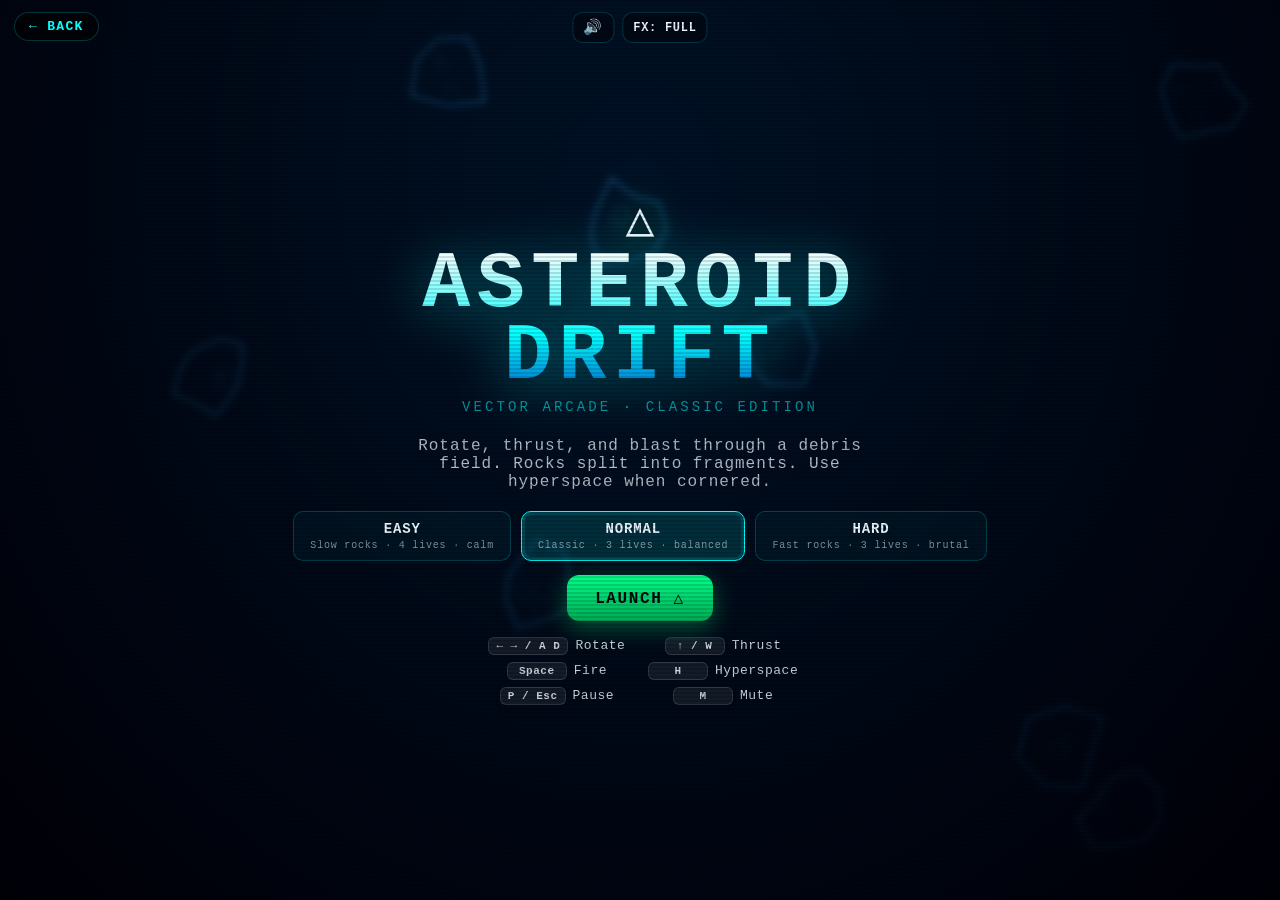
==== commit 90c80a7f: "feat(asteroid-drift): restore bootstrap and complete desktop+mobile polish pass (ZOU-707) Fix the st" ====
--- a/asteroid-drift/index.html
+++ b/asteroid-drift/index.html
@@ -7,19 +7,27 @@
 <style>
 :root {
   --cyan:#00ffff; --green:#00ff88; --amber:#ffaa00; --red:#ff4444;
-  --purple:#cc44ff; --white:#eef6ff; --panel:rgba(0,8,20,.82);
+  --purple:#cc44ff; --magenta:#ff44dd; --white:#eef6ff; --panel:rgba(0,8,20,.82);
 }
 *{box-sizing:border-box;-webkit-tap-highlight-color:transparent;}
 html,body{margin:0;height:100%;overflow:hidden;background:#000;font-family:'Courier New',monospace;color:var(--white);}
 #app{position:fixed;inset:0;}
 canvas#c{display:block;width:100%;height:100%;}
 
-/* Scanlines */
+/* Scanlines (hidden when reduced-FX mode is on) */
 #scanlines{position:fixed;inset:0;background:repeating-linear-gradient(0deg,transparent,transparent 2px,rgba(0,0,0,.13) 2px,rgba(0,0,0,.13) 4px);pointer-events:none;z-index:40;}
+body.fx-reduced #scanlines{display:none;}
+
+/* Visible focus for every interactive control (keyboard accessibility) */
+.btn:focus-visible, .diff button:focus-visible, .optbtn:focus-visible,
+.arcade-back:focus-visible, .tbtn:focus-visible {
+  outline:2px solid var(--cyan); outline-offset:3px;
+}
 
 /* HUD */
 .hud{position:fixed;inset:0;pointer-events:none;z-index:10;}
-#topbar{position:absolute;top:0;left:0;right:0;display:flex;justify-content:space-between;align-items:flex-start;padding:12px 16px;gap:10px;}
+/* topbar sits below the fixed BACK / mute / FX row so nothing overlaps */
+#topbar{position:absolute;top:46px;left:0;right:0;display:flex;justify-content:space-between;align-items:flex-start;padding:12px 16px;gap:10px;}
 .stat{background:var(--panel);border:1px solid rgba(0,255,255,.15);border-radius:12px;padding:7px 12px;backdrop-filter:blur(6px);}
 .stat .label{font-size:10px;letter-spacing:.16em;text-transform:uppercase;opacity:.55;color:var(--cyan);}
 .stat .val{font-size:22px;font-weight:900;line-height:1;margin-top:2px;color:var(--cyan);text-shadow:0 0 12px var(--cyan);}
@@ -28,7 +36,7 @@
 #hudLevel .val{color:var(--purple);text-shadow:0 0 10px var(--purple);}
 
 /* Lives row */
-#livesRow{position:absolute;top:80px;left:50%;transform:translateX(-50%);display:flex;gap:10px;align-items:center;}
+#livesRow{position:absolute;top:128px;left:50%;transform:translateX(-50%);display:flex;gap:10px;align-items:center;}
 .life-icon{color:var(--green);font-size:18px;text-shadow:0 0 10px var(--green);transition:opacity .2s;}
 .life-icon.dead{opacity:.15;text-shadow:none;}
 
@@ -39,17 +47,19 @@
 .fill{height:100%;border-radius:6px;transition:width .1s linear;}
 #shieldFill{background:linear-gradient(90deg,#0066ff,#00ccff);}
 
-/* Active power-up tag */
-#powerTag{position:absolute;bottom:52px;left:50%;transform:translateX(-50%);background:var(--panel);border:1px solid rgba(204,68,255,.35);border-radius:10px;padding:4px 14px;font-size:11px;letter-spacing:.12em;text-transform:uppercase;color:var(--purple);text-shadow:0 0 8px var(--purple);opacity:0;transition:opacity .25s;}
-#powerTag.show{opacity:1;}
+/* Active effect tags (one per running power-up) */
+#effectsRow{position:absolute;bottom:52px;left:50%;transform:translateX(-50%);display:flex;gap:8px;flex-wrap:wrap;justify-content:center;max-width:92vw;}
+.fx-tag{background:var(--panel);border:1px solid currentColor;border-radius:10px;padding:4px 12px;font-size:11px;letter-spacing:.12em;text-transform:uppercase;text-shadow:0 0 8px currentColor;white-space:nowrap;}
 
 /* Wave toast */
 #waveToast{position:absolute;top:37%;left:50%;transform:translate(-50%,-50%) scale(.85);font-size:40px;font-weight:900;text-align:center;letter-spacing:.12em;opacity:0;transition:opacity .25s,transform .25s;text-shadow:0 0 30px var(--cyan),0 0 60px rgba(0,255,255,.3);color:var(--cyan);}
 #waveToast.show{opacity:1;transform:translate(-50%,-50%) scale(1);}
 
-/* Mute button */
-#muteBtn{position:fixed;top:12px;right:50%;transform:translateX(50%);z-index:31;pointer-events:auto;cursor:pointer;
-  background:var(--panel);border:1px solid rgba(0,255,255,.18);color:var(--white);border-radius:10px;padding:5px 10px;font-size:15px;}
+/* Option buttons (mute + FX) */
+#optsBar{position:fixed;top:12px;left:50%;transform:translateX(-50%);z-index:31;display:flex;gap:8px;pointer-events:auto;}
+.optbtn{cursor:pointer;background:var(--panel);border:1px solid rgba(0,255,255,.18);color:var(--white);border-radius:10px;padding:5px 10px;font-size:15px;font-family:'Courier New',monospace;font-weight:700;letter-spacing:.06em;}
+.optbtn[aria-pressed="true"]{border-color:var(--cyan);background:rgba(0,255,255,.14);}
+#fxBtn{font-size:12px;}
 
 /* Back link */
 .arcade-back{position:fixed;top:12px;left:14px;z-index:9999;background:rgba(0,0,0,.6);backdrop-filter:blur(8px);
@@ -59,7 +69,7 @@
 
 /* Screens */
 .screen{position:fixed;inset:0;z-index:30;display:flex;align-items:center;justify-content:center;flex-direction:column;
-  background:radial-gradient(ellipse at 50% 20%, rgba(0,30,60,.6), rgba(0,0,8,.95));backdrop-filter:blur(3px);text-align:center;padding:24px;}
+  background:radial-gradient(ellipse at 50% 20%, rgba(0,30,60,.6), rgba(0,0,8,.95));backdrop-filter:blur(3px);text-align:center;padding:24px;overflow-y:auto;}
 .screen.hidden{display:none;}
 .logo{font-size:clamp(36px,8vw,80px);font-weight:900;letter-spacing:.08em;line-height:.9;
   background:linear-gradient(180deg,#fff,var(--cyan) 60%,#0066cc);-webkit-background-clip:text;background-clip:text;color:transparent;
@@ -68,6 +78,7 @@
 .tagline{opacity:.75;margin:6px 0;font-size:clamp(13px,2vw,16px);max-width:500px;letter-spacing:.06em;}
 .ship-emoji{font-size:48px;filter:drop-shadow(0 0 20px var(--green));animation:hover 2.4s ease-in-out infinite;}
 @keyframes hover{50%{transform:translateY(-9px);}}
+body.fx-reduced .ship-emoji{animation:none;}
 .btn{pointer-events:auto;cursor:pointer;border:none;border-radius:12px;padding:13px 28px;font-size:16px;font-weight:900;
   color:#00080a;background:linear-gradient(180deg,var(--green),#00aa55);box-shadow:0 6px 24px rgba(0,255,136,.35);
   transition:transform .08s,filter .15s;margin-top:8px;letter-spacing:.1em;font-family:'Courier New',monospace;}
@@ -90,12 +101,21 @@
 #touch.on{display:block;}
 #joy{position:absolute;left:24px;bottom:110px;width:120px;height:120px;border-radius:50%;background:rgba(0,255,255,.05);border:2px solid rgba(0,255,255,.2);pointer-events:auto;touch-action:none;}
 #knob{position:absolute;left:30px;top:30px;width:60px;height:60px;border-radius:50%;background:rgba(0,255,255,.22);border:2px solid rgba(0,255,255,.4);}
-.tbtn{position:absolute;pointer-events:auto;touch-action:none;border-radius:50%;display:flex;align-items:center;justify-content:center;font-weight:900;
-  font-family:'Courier New',monospace;font-size:12px;letter-spacing:.06em;user-select:none;}
+.tbtn{position:absolute;pointer-events:auto;touch-action:none;border:none;border-radius:50%;display:flex;align-items:center;justify-content:center;font-weight:900;
+  font-family:'Courier New',monospace;font-size:12px;letter-spacing:.06em;user-select:none;-webkit-user-select:none;}
 #tFire{right:30px;bottom:180px;width:86px;height:86px;color:#001a08;background:linear-gradient(180deg,var(--green),#00aa55);box-shadow:0 4px 18px rgba(0,255,136,.4);}
 #tHyper{right:130px;bottom:110px;width:72px;height:72px;color:#fff;background:linear-gradient(180deg,#aa44ff,#6600cc);box-shadow:0 4px 16px rgba(204,68,255,.4);}
+#tHyper.cool{filter:grayscale(.7) brightness(.6);}
 #tThrust{left:24px;bottom:250px;width:60px;height:60px;color:#001a08;background:linear-gradient(180deg,#00ddff,#0066cc);box-shadow:0 4px 16px rgba(0,200,255,.4);border-radius:50%;}
 @media (max-width:700px){.stat .val{font-size:18px;}}
+@media (max-width:480px){
+  .help{grid-template-columns:1fr;gap:5px;max-width:280px;}
+  .stat{padding:5px 9px;}
+  .stat .val{font-size:16px;}
+  #shieldWrap{width:160px;}
+  #livesRow{top:116px;}
+  .diff button{padding:7px 10px;font-size:12px;}
+}
 </style>
 </head>
 <body>
@@ -111,12 +131,8 @@
     <div class="stat" id="hudLevel"><div class="label">Wave</div><div class="val" id="levelVal">1</div></div>
     <div class="stat" id="hudHiscore"><div class="label">Best</div><div class="val" id="hiscoreVal">0</div></div>
   </div>
-  <div id="livesRow">
-    <div class="life-icon" id="life0">&#9651;</div>
-    <div class="life-icon" id="life1">&#9651;</div>
-    <div class="life-icon" id="life2">&#9651;</div>
-  </div>
-  <div id="powerTag"></div>
+  <div id="livesRow"></div>
+  <div id="effectsRow"></div>
   <div id="shieldWrap">
     <div class="label">Shield</div>
     <div class="track"><div class="fill" id="shieldFill" style="width:100%"></div></div>
@@ -126,13 +142,16 @@
 
 <!-- Touch controls -->
 <div id="touch">
-  <div id="joy"><div id="knob"></div></div>
-  <div class="tbtn" id="tFire">FIRE</div>
-  <div class="tbtn" id="tHyper">HYPER</div>
-  <div class="tbtn" id="tThrust">&#9650;</div>
+  <div id="joy" aria-label="Steering joystick: drag left or right to rotate, up to thrust"><div id="knob"></div></div>
+  <button class="tbtn" id="tFire" aria-label="Fire">FIRE</button>
+  <button class="tbtn" id="tHyper" aria-label="Hyperspace jump">HYPER</button>
+  <button class="tbtn" id="tThrust" aria-label="Thrust">&#9650;</button>
 </div>
 
-<button id="muteBtn" title="Mute">&#128266;</button>
+<div id="optsBar">
+  <button class="optbtn" id="muteBtn" aria-label="Mute sound" aria-pressed="false">&#128266;</button>
+  <button class="optbtn" id="fxBtn" aria-label="Reduce visual effects" aria-pressed="false">FX: FULL</button>
+</div>
 <a class="arcade-back" href="../index.html">&#8592; BACK</a>
 
 <!-- Title screen -->
@@ -142,14 +161,14 @@
   <div class="sublabel">Vector Arcade · Classic Edition</div>
   <div class="tagline">Rotate, thrust, and blast through a debris field. Rocks split into fragments. Use hyperspace when cornered.</div>
   <div class="diff" id="diffPick">
-    <button data-d="easy"><div>EASY</div><small>Slow rocks · 4 lives · calm</small></button>
-    <button data-d="normal" class="sel"><div>NORMAL</div><small>Classic · 3 lives · balanced</small></button>
-    <button data-d="hard"><div>HARD</div><small>Fast rocks · 3 lives · brutal</small></button>
+    <button data-d="easy" aria-pressed="false"><div>EASY</div><small>Slow rocks · 4 lives · calm</small></button>
+    <button data-d="normal" class="sel" aria-pressed="true"><div>NORMAL</div><small>Classic · 3 lives · balanced</small></button>
+    <button data-d="hard" aria-pressed="false"><div>HARD</div><small>Fast rocks · 3 lives · brutal</small></button>
   </div>
   <button class="btn" id="playBtn">LAUNCH &#9651;</button>
   <div class="help">
-    <div><span class="k">&#8592; &#8594;</span>Rotate</div>
-    <div><span class="k">&#8593;</span>Thrust</div>
+    <div><span class="k">&#8592; &#8594; / A D</span>Rotate</div>
+    <div><span class="k">&#8593; / W</span>Thrust</div>
     <div><span class="k">Space</span>Fire</div>
     <div><span class="k">H</span>Hyperspace</div>
     <div><span class="k">P / Esc</span>Pause</div>
@@ -179,6 +198,11 @@
 <script>
 /* ============================================================
    ASTEROID DRIFT — full-featured vector arcade
+   Controls: ←→/A D rotate · ↑/W thrust · Space fire ·
+             H hyperspace (4s cooldown) · P/Esc pause · M mute
+   Touch:    joystick rotate+thrust · FIRE / HYPER / ▲ buttons
+   Options:  difficulty (menu), mute (M / 🔊), FX toggle
+             (reduced motion: no scanlines/glow/shake, fewer particles)
    ============================================================ */
 'use strict';
 
@@ -187,10 +211,38 @@
 const rnd = (a,b) => a + Math.random()*(b-a);
 const TAU = Math.PI*2;
 
-/* ---- Canvas setup ---- */
+/* ---- Fail-safe localStorage (private mode / blocked storage) ---- */
+function storeGet(k){ try { return localStorage.getItem(k); } catch(e){ return null; } }
+function storeSet(k,v){ try { localStorage.setItem(k,v); } catch(e){} }
+
+/* ---- Options (persisted separately from the high score) ---- */
+let fxReduced = (() => {
+  const saved = storeGet('astdrift_fx');
+  if(saved === 'reduced') return true;
+  if(saved === 'full') return false;
+  return matchMedia('(prefers-reduced-motion: reduce)').matches;
+})();
+
+/* ============================================================
+   CANVAS + STAR FIELD
+   `stars` and generateStars() are declared BEFORE the first
+   resize() call — resize() invokes generateStars(), and the
+   binding must already be initialized (ZOU-707 bootstrap fix).
+   ============================================================ */
 const canvas = $('#c');
 const ctx = canvas.getContext('2d');
 let W, H;
+
+let stars = [];
+function generateStars(){
+  stars = Array.from({length:160}, () => ({
+    x: Math.random()*W, y: Math.random()*H,
+    r: Math.random()*1.2+0.3,
+    b: Math.random()*0.5+0.1,
+    twinkle: Math.random()*TAU,
+  }));
+}
+
 function resize(){
   W = canvas.width  = window.innerWidth;
   H = canvas.height = window.innerHeight;
@@ -218,7 +270,7 @@
   function ensure(){
     if(ctx) return;
     ctx = new (window.AudioContext || window.webkitAudioContext)();
-    master = ctx.createGain(); master.gain.value = 0.45; master.connect(ctx.destination);
+    master = ctx.createGain(); master.gain.value = muted ? 0 : 0.45; master.connect(ctx.destination);
   }
   function now(){ return ctx.currentTime; }
   function blip(freq=440, dur=0.12, type='square', vol=0.28, slideTo=null){
@@ -255,6 +307,8 @@
     hyperspace(){ [300,500,800,600,400].forEach((f,i)=>setTimeout(()=>blip(f,0.1,'square',0.22),i*40)); },
     levelUp(){ [440,550,660,880,1100].forEach((f,i)=>setTimeout(()=>blip(f,0.14,'triangle',0.26),i*60)); },
     powerUp(){ [523,659,784,1046].forEach((f,i)=>setTimeout(()=>blip(f,0.12,'triangle',0.24),i*55)); },
+    nova(){ noise(0.5, 0.65, 120); [200,320,480,640].forEach((f,i)=>setTimeout(()=>blip(f,0.16,'sawtooth',0.28),i*50)); },
+    slowmo(){ blip(880, 0.3, 'sine', 0.22, 220); },
     over(){ [440,330,260,180].forEach((f,i)=>setTimeout(()=>blip(f,0.22,'sawtooth',0.28),i*120)); },
     thrustStart(){
       if(!ctx||muted||thrustOsc) return;
@@ -278,19 +332,7 @@
     click(){ blip(520, 0.05, 'square', 0.14); },
   };
 })();
-
-/* ============================================================
-   STAR FIELD
-   ============================================================ */
-let stars = [];
-function generateStars(){
-  stars = Array.from({length:160}, () => ({
-    x: Math.random()*W, y: Math.random()*H,
-    r: Math.random()*1.2+0.3,
-    b: Math.random()*0.5+0.1,
-    twinkle: Math.random()*TAU,
-  }));
-}
+Sound.setMuted(storeGet('astdrift_muted') === '1');
 
 /* ============================================================
    GAME STATE
@@ -298,19 +340,22 @@
 const game = {
   state: 'menu',
   score: 0, lives: 3, wave: 1,
-  best: +(localStorage.getItem('astdrift_best')||0),
+  best: +(storeGet('astdrift_best')||0),
   asteroidsDestroyed: 0, wavesCleared: 0,
-  shieldPct: 100, shieldTimer: 0, shieldCooldown: 0,
-  powerUpTimer: 0, activePower: null, powerTimeLeft: 0,
+  shieldPct: 100, shieldCooldown: 0,
   ufoTimer: 0, ufoSoundTimer: 0,
-  rapidFireTimer: 0, tripleTimer: 0,
+  // Timed power-up effects run independent countdowns (seconds) and stack
+  // with each other. Picking up an already-active type resets it to full.
+  effects: { rapid:0, triple:0, slow:0 },
 };
 
-let ship, bullets, asteroids, particles, powerups, ufo, ufoBullets;
+let ship, bullets, asteroids, particles, powerups, ufo, ufoBullets, shockwaves;
 const keys = {};
 let invTimer = 0, fireCooldown = 0, lastTime = 0;
-let waveToastTimer = 0;
-let touchThrust = false, touchFire = false, touchHyper = false;
+let hyperCd = 0;               // hyperspace cooldown, seconds
+const HYPER_CD = 4;
+let shake = 0;                 // screen-shake frames remaining
+let touchThrust = false, touchFire = false;
 let touchRotX = 0; // -1..1 from joystick
 
 /* ============================================================
@@ -339,8 +384,13 @@
     const r = R + rnd(-R*0.28, R*0.28);
     return [Math.cos(a)*r, Math.sin(a)*r];
   });
-  return { x, y, vx:Math.cos(angle)*spd, vy:Math.sin(angle)*spd, size, pts,
-           rot:0, rotSpeed:rnd(-0.022,0.022)*(size===1?1.6:1), hit:false };
+  // interior crater strokes — visual detail that separates rocks from the ship
+  const craters = Array.from({length: size}, () => {
+    const a = Math.random()*TAU, d = rnd(R*0.15, R*0.5), cr = rnd(R*0.12, R*0.24);
+    return [Math.cos(a)*d, Math.sin(a)*d, cr];
+  });
+  return { x, y, vx:Math.cos(angle)*spd, vy:Math.sin(angle)*spd, size, pts, craters,
+           rot:0, rotSpeed:rnd(-0.022,0.022)*(size===1?1.6:1), hit:false, fade:1 };
 }
 
 function spawnWave(){
@@ -352,7 +402,9 @@
       x = Math.random()*W; y = Math.random()*H;
       tries++;
     } while(tries<20 && Math.hypot(x-ship.x, y-ship.y) < 130);
-    asteroids.push(mkAsteroid(x, y, 3));
+    const a = mkAsteroid(x, y, 3);
+    a.fade = 0; // fade-in on wave spawn
+    asteroids.push(a);
   }
 }
 
@@ -364,45 +416,54 @@
   const spd   = small ? 2.2 : 1.4;
   const side  = Math.random()<0.5 ? 0 : W;
   return { x:side, y:rnd(H*0.15, H*0.85), vx:(side===0?1:-1)*spd, vy:rnd(-1,1),
-           small, radius:small?13:20, pts:small?10:18,
-           fireCd: small ? 1.4 : 2.4, hp:1, alive:true };
+           small, radius:small?13:20,
+           fireCd: small ? 1.4 : 2.4, alive:true };
 }
 
 /* ============================================================
    POWER-UPS
+   Five types. `timed` powers stack with each other; re-collecting
+   an active one deterministically resets its timer to full.
+   `instant` powers apply once on pickup.
    ============================================================ */
 const POWERS = {
-  shield:   { color:'#0088ff', label:'SHIELD RESTORE', icon:'S' },
-  rapid:    { color:'#ffaa00', label:'RAPID FIRE',     icon:'R' },
-  triple:   { color:'#cc44ff', label:'TRIPLE SHOT',    icon:'T' },
+  shield: { color:'#00aaff', label:'SHIELD RESTORE', icon:'S', kind:'instant' },
+  rapid:  { color:'#ffaa00', label:'RAPID FIRE',     icon:'R', kind:'timed', dur:8 },
+  triple: { color:'#cc44ff', label:'TRIPLE SHOT',    icon:'T', kind:'timed', dur:8 },
+  nova:   { color:'#ff44dd', label:'NOVA BLAST',     icon:'N', kind:'instant' },
+  slow:   { color:'#66ffdd', label:'TIME WARP',      icon:'W', kind:'timed', dur:7 },
 };
 function mkPowerUp(x, y){
-  const keys = Object.keys(POWERS);
-  const key  = keys[Math.floor(Math.random()*keys.length)];
+  const names = Object.keys(POWERS);
+  const key   = names[Math.floor(Math.random()*names.length)];
   return { x, y, key, P:POWERS[key], rot:0, life:12, alive:true };
 }
 
 /* ============================================================
-   PARTICLES
-   ============================================================ */
+   PARTICLES + SHOCKWAVES
+   ============================================================ */
+function fxCount(n){ return fxReduced ? Math.ceil(n/2) : n; }
 function spawnParticles(x, y, color, count, speed=4, life=45){
-  for(let i=0; i<count; i++){
+  for(let i=0; i<fxCount(count); i++){
     const a = Math.random()*TAU;
     const spd = rnd(0.5, speed);
     particles.push({ x, y, vx:Math.cos(a)*spd, vy:Math.sin(a)*spd,
                      life, maxLife:life, color, size:rnd(1,3.5) });
   }
 }
-function spawnThrustFlame(ship){
-  const back = ship.angle + Math.PI;
+function spawnThrustFlame(sh){
+  const back = sh.angle + Math.PI;
   const spread = 0.5;
-  for(let i=0;i<2;i++){
+  for(let i=0;i<fxCount(2);i++){
     const a = back + rnd(-spread, spread);
     const spd = rnd(1.5, 3.5);
-    particles.push({ x: ship.x + Math.cos(back)*12, y: ship.y + Math.sin(back)*12,
+    particles.push({ x: sh.x + Math.cos(back)*12, y: sh.y + Math.sin(back)*12,
                      vx: Math.cos(a)*spd, vy: Math.sin(a)*spd,
                      life:18, maxLife:18, color:'#ff6600', size: rnd(1.5, 3.5) });
   }
+}
+function spawnRing(x, y, color, max, speed=6, lw=2, damage=false){
+  shockwaves.push({ x, y, r:6, max, speed, color, lw, damage });
 }
 
 /* ============================================================
@@ -411,14 +472,15 @@
 function initGame(){
   Object.assign(game, {
     score:0, lives:diff.lives, wave:1, asteroidsDestroyed:0, wavesCleared:0,
-    shieldPct:100, shieldTimer:0, shieldCooldown:0,
-    activePower:null, powerTimeLeft:0, ufoTimer:0,
-    rapidFireTimer:0, tripleTimer:0,
+    shieldPct:100, shieldCooldown:0, ufoTimer:0, ufoSoundTimer:0,
+    effects: { rapid:0, triple:0, slow:0 },
   });
   ship       = mkShip();
   bullets    = []; ufoBullets = []; asteroids = []; particles = []; powerups = [];
-  ufo        = null;
-  invTimer   = 180; fireCooldown = 0; waveToastTimer = 0;
+  shockwaves = []; ufo = null;
+  popups.length = 0;
+  invTimer   = 180; fireCooldown = 0; hyperCd = 0; shake = 0;
+  buildLivesRow();
   spawnWave();
   updateHUD();
   showWaveToast();
@@ -427,36 +489,70 @@
 /* ============================================================
    HUD
    ============================================================ */
+const hudCache = { score:-1, wave:-1, best:-1, lives:-1, shieldW:-1, shieldC:'', effects:'', hyper:-1 };
+
+function buildLivesRow(){
+  const row = $('#livesRow');
+  row.innerHTML = '';
+  for(let i=0;i<diff.lives;i++){
+    const el = document.createElement('div');
+    el.className = 'life-icon';
+    el.textContent = '△';
+    row.appendChild(el);
+  }
+  hudCache.lives = -1;
+}
+
 function updateHUD(){
-  $('#scoreVal').textContent   = game.score;
-  $('#levelVal').textContent   = game.wave;
-  $('#hiscoreVal').textContent = game.best;
+  if(game.score !== hudCache.score){ $('#scoreVal').textContent = game.score; hudCache.score = game.score; }
+  if(game.wave  !== hudCache.wave) { $('#levelVal').textContent = game.wave;  hudCache.wave  = game.wave; }
+  if(game.best  !== hudCache.best) { $('#hiscoreVal').textContent = game.best; hudCache.best = game.best; }
   // lives
-  for(let i=0;i<3;i++){
-    const el = $(`#life${i}`);
-    if(el) el.classList.toggle('dead', i >= game.lives);
+  if(game.lives !== hudCache.lives){
+    [...$('#livesRow').children].forEach((el,i)=>el.classList.toggle('dead', i >= game.lives));
+    hudCache.lives = game.lives;
   }
   // shield bar
-  $('#shieldFill').style.width = Math.max(0, game.shieldPct) + '%';
-  const shieldColor = game.shieldPct > 60 ? '#00ccff' : game.shieldPct > 25 ? '#ffaa00' : '#ff4444';
-  $('#shieldFill').style.background = `linear-gradient(90deg,${shieldColor}88,${shieldColor})`;
-  // power tag
-  const pt = $('#powerTag');
-  if(game.activePower && game.powerTimeLeft > 0){
-    pt.textContent = POWERS[game.activePower]?.label + ' ' + Math.ceil(game.powerTimeLeft) + 's';
-    pt.classList.add('show');
-  } else {
-    pt.classList.remove('show');
+  const w = Math.round(Math.max(0, game.shieldPct));
+  if(w !== hudCache.shieldW){
+    $('#shieldFill').style.width = w + '%';
+    const shieldColor = w > 60 ? '#00ccff' : w > 25 ? '#ffaa00' : '#ff4444';
+    if(shieldColor !== hudCache.shieldC){
+      $('#shieldFill').style.background = `linear-gradient(90deg,${shieldColor}88,${shieldColor})`;
+      hudCache.shieldC = shieldColor;
+    }
+    hudCache.shieldW = w;
+  }
+  // active effect tags
+  let fx = '';
+  for(const key of ['rapid','triple','slow']){
+    if(game.effects[key] > 0){
+      const P = POWERS[key];
+      fx += `<span class="fx-tag" style="color:${P.color}">${P.label} ${Math.ceil(game.effects[key])}s</span>`;
+    }
+  }
+  if(fx !== hudCache.effects){
+    $('#effectsRow').innerHTML = fx;
+    hudCache.effects = fx;
+  }
+  // hyperspace cooldown on the touch button
+  const hc = Math.ceil(hyperCd);
+  if(hc !== hudCache.hyper){
+    const el = $('#tHyper');
+    el.classList.toggle('cool', hc > 0);
+    el.textContent = hc > 0 ? hc + 's' : 'HYPER';
+    hudCache.hyper = hc;
   }
 }
 
 let waveToastTO = null;
 function showWaveToast(){
   const t = $('#waveToast');
-  t.textContent = game.wave === 1 ? 'WAVE 1' : `WAVE ${game.wave}`;
+  t.textContent = `WAVE ${game.wave}`;
   t.classList.add('show');
   clearTimeout(waveToastTO);
   waveToastTO = setTimeout(()=>t.classList.remove('show'), 1600);
+  if(game.wave > 1) spawnRing(W/2, H/2, 'rgba(0,255,255,0.5)', Math.min(W,H)*0.3, 9, 1.5);
 }
 
 /* ============================================================
@@ -471,34 +567,39 @@
   $('#startScreen').classList.add('hidden');
   $('#overScreen').classList.add('hidden');
   $('#pauseScreen').classList.add('hidden');
+  // Space fires — don't leave a button focused where Space would re-click it
+  if(document.activeElement && document.activeElement.blur) document.activeElement.blur();
 }
 function pause(){
   if(game.state !== 'play') return;
   game.state = 'pause';
   $('#pauseScreen').classList.remove('hidden');
+  $('#resumeBtn').focus();
   Sound.thrustStop();
 }
 function resume(){
   if(game.state !== 'pause') return;
   game.state = 'play';
   $('#pauseScreen').classList.add('hidden');
+  if(document.activeElement && document.activeElement.blur) document.activeElement.blur();
 }
 function toMenu(){
   game.state = 'menu';
   Sound.thrustStop();
-  if(ufo) { ufo = null; }
+  ufo = null;
   $('#hud').style.display = 'none';
   $('#pauseScreen').classList.add('hidden');
   $('#overScreen').classList.add('hidden');
   $('#startScreen').classList.remove('hidden');
   $('#startBest').textContent = game.best ? 'Best: ' + game.best + ' pts' : '';
+  $('#playBtn').focus();
 }
 function gameOver(){
   game.state = 'over';
   Sound.thrustStop(); Sound.over();
   if(game.score > game.best){
     game.best = game.score;
-    localStorage.setItem('astdrift_best', game.best);
+    storeSet('astdrift_best', game.best);
   }
   $('#overTitle').textContent = 'GAME OVER';
   const sub = game.score > 5000 ? 'Outstanding piloting. The debris field yields to no one.' :
@@ -512,42 +613,59 @@
     `<div class="s"><div class="n">${game.wave}</div><div class="t">Wave Reached</div></div>`;
   $('#overBest').textContent = (game.score >= game.best ? '★ NEW BEST! ' : 'Best: ') + game.best + ' pts';
   $('#overScreen').classList.remove('hidden');
-}
-
-/* ============================================================
-   INPUT
-   ============================================================ */
+  $('#againBtn').focus();
+}
+
+/* ============================================================
+   INPUT — keyboard
+   Letter keys are stored lowercased so A/a (and caps lock) match.
+   ============================================================ */
+function keyName(e){ return e.key.length === 1 ? e.key.toLowerCase() : e.key; }
 addEventListener('keydown', e => {
   if([' ','ArrowUp','ArrowDown','ArrowLeft','ArrowRight'].includes(e.key)) e.preventDefault();
-  keys[e.key] = true;
-  const k = e.key.toLowerCase();
-  if((k==='p'||e.key==='Escape') && game.state==='play')  pause();
-  else if((k==='p'||e.key==='Escape') && game.state==='pause') resume();
-  if(k==='m'){ Sound.init(); const m=!Sound.isMuted(); Sound.setMuted(m); $('#muteBtn').textContent=m?'🔇':'🔊'; }
+  const k = keyName(e);
+  keys[k] = true;
+  if((k==='p'||k==='Escape') && game.state==='play')  pause();
+  else if((k==='p'||k==='Escape') && game.state==='pause') resume();
+  if(k==='m') toggleMute();
+  if(k==='h' && !e.repeat) doHyperspace(); // edge-triggered so a quick tap always registers
+  // tap-to-fire: a quick Space press between frames still fires one shot
+  if(k===' ' && !e.repeat && game.state==='play' && ship && !ship.dead && fireCooldown <= 0){
+    fireCooldown = (game.effects.rapid > 0 ? 0.09 : diff.fireRate) * 60;
+    fireShot();
+  }
 });
-addEventListener('keyup',   e => { keys[e.key] = false; });
-addEventListener('blur',    () => { for(const k in keys) keys[k]=false; Sound.thrustStop(); });
+addEventListener('keyup',   e => { keys[keyName(e)] = false; });
+addEventListener('blur',    () => { for(const k in keys) keys[k]=false; touchClear(); Sound.thrustStop(); });
 
 /* ---- Touch controls ---- */
-const isTouch = matchMedia('(pointer:coarse)').matches;
-function setupTouch(){
-  if(!isTouch) return;
+function touchClear(){ touchThrust=false; touchFire=false; touchRotX=0; }
+const touchCapable = matchMedia('(pointer:coarse)').matches || 'ontouchstart' in window;
+let touchWired = false;
+function enableTouch(){
+  if(touchWired) return;
+  touchWired = true;
   $('#touch').classList.add('on');
   const joy=$('#joy'), knob=$('#knob');
   let jid=null, cx=0, cy=0;
+  const track = t => {
+    let dx=t.clientX-cx, dy=t.clientY-cy;
+    const m=Math.hypot(dx,dy), mx=48;
+    if(m>mx){dx*=mx/m; dy*=mx/m;}
+    knob.style.left=(30+dx)+'px'; knob.style.top=(30+dy)+'px';
+    touchRotX = dx/mx;
+    touchThrust = dy < -15;
+  };
   joy.addEventListener('touchstart',e=>{
     const r=joy.getBoundingClientRect(); cx=r.left+r.width/2; cy=r.top+r.height/2;
-    jid=e.changedTouches[0].identifier; e.preventDefault();
+    jid=e.changedTouches[0].identifier;
+    track(e.changedTouches[0]);
+    e.preventDefault();
   },{passive:false});
   joy.addEventListener('touchmove',e=>{
     for(const t of e.changedTouches){
       if(t.identifier!==jid) continue;
-      let dx=t.clientX-cx, dy=t.clientY-cy;
-      const m=Math.hypot(dx,dy), mx=48;
-      if(m>mx){dx*=mx/m; dy*=mx/m;}
-      knob.style.left=(30+dx)+'px'; knob.style.top=(30+dy)+'px';
-      touchRotX = dx/mx;
-      touchThrust = dy < -15;
+      track(t);
     }
     e.preventDefault();
   },{passive:false});
@@ -557,31 +675,43 @@
       knob.style.left='30px'; knob.style.top='30px';
     }}
   };
-  joy.addEventListener('touchend',jend); joy.addEventListener('touchcancel',jend);
+  joy.addEventListener('touchend',jend);
+  joy.addEventListener('touchcancel',jend);
+  // Held buttons must release on BOTH touchend and touchcancel so input
+  // can never stick when the browser interrupts a touch.
   const bind=(el,set)=>{
     el.addEventListener('touchstart',e=>{set(true);e.preventDefault();},{passive:false});
-    el.addEventListener('touchend',e=>{set(false);e.preventDefault();},{passive:false});
+    el.addEventListener('touchend',  e=>{set(false);e.preventDefault();},{passive:false});
+    el.addEventListener('touchcancel',e=>{set(false);},{passive:true});
   };
   bind($('#tFire'),v=>touchFire=v);
   bind($('#tHyper'),v=>{ if(v) doHyperspace(); });
   bind($('#tThrust'),v=>touchThrust=v);
 }
-setupTouch();
-
-/* ============================================================
-   HYPERSPACE
+if(touchCapable) enableTouch();
+else addEventListener('touchstart', enableTouch, { once:true, passive:true });
+
+/* ============================================================
+   HYPERSPACE — 4s cooldown, teleports away from rocks
    ============================================================ */
 function doHyperspace(){
-  if(!ship||ship.dead||invTimer>0) return;
+  if(game.state!=='play' || !ship || ship.dead) return;
+  if(hyperCd > 0){
+    popups.push({ x:ship.x, y:ship.y-26, text:'HYPER '+Math.ceil(hyperCd)+'s', life:40, color:'#cc44ff' });
+    return;
+  }
+  hyperCd = HYPER_CD;
   Sound.hyperspace();
   spawnParticles(ship.x, ship.y, '#cc44ff', 20, 5, 50);
+  spawnRing(ship.x, ship.y, 'rgba(204,68,255,0.6)', 60, 5, 2);
   let nx, ny, tries=0;
   do {
     nx = rnd(60, W-60); ny = rnd(60, H-60); tries++;
   } while(tries<20 && asteroids.some(a=>Math.hypot(nx-a.x,ny-a.y)<ROCK_RADIUS[a.size]+40));
   ship.x=nx; ship.y=ny; ship.vx=0; ship.vy=0;
-  invTimer = 150;
+  invTimer = Math.max(invTimer, 90);
   spawnParticles(ship.x, ship.y, '#cc44ff', 20, 5, 50);
+  spawnRing(ship.x, ship.y, 'rgba(204,68,255,0.6)', 60, 5, 2);
 }
 
 /* ============================================================
@@ -589,7 +719,7 @@
    ============================================================ */
 function fireShot(){
   Sound.shoot();
-  const triple = game.tripleTimer > 0;
+  const triple = game.effects.triple > 0;
   const angles = triple ? [ship.angle-0.18, ship.angle, ship.angle+0.18] : [ship.angle];
   for(const a of angles){
     const spd = 9;
@@ -608,10 +738,10 @@
 }
 
 /* ============================================================
-   COLLISION — point vs asteroid polygon (rough circle)
-   ============================================================ */
-function hitAsteroid(x, y, a){
-  return Math.hypot(x-a.x, y-a.y) < ROCK_RADIUS[a.size]*0.85;
+   COLLISION — point vs asteroid (rough circle)
+   ============================================================ */
+function hitAsteroid(x, y, a, pad=0){
+  return Math.hypot(x-a.x, y-a.y) < ROCK_RADIUS[a.size]*0.85 + pad;
 }
 
 /* ============================================================
@@ -627,6 +757,7 @@
   snd.call(Sound);
   const pCount = a.size===3 ? 20 : a.size===2 ? 12 : 7;
   spawnParticles(a.x, a.y, a.size===1?'#00ffff':'#88ccff', pCount, 4+a.size, 40+a.size*10);
+  spawnRing(a.x, a.y, 'rgba(0,255,255,0.45)', 20 + a.size*14, 3 + a.size, 1.5);
 
   if(a.size > 1){
     asteroids.push(mkAsteroid(a.x, a.y, a.size-1, bulletVx||a.vx, bulletVy||a.vy));
@@ -647,16 +778,15 @@
   game.score += pts;
   if(game.score > game.best){
     game.best = game.score;
-    localStorage.setItem('astdrift_best', game.best);
+    storeSet('astdrift_best', game.best);
   }
   popups.push({ x, y, text:'+'+pts, life:60, color:'#ffaa00' });
-  updateHUD();
 }
 
 /* ============================================================
    UFO LOGIC
    ============================================================ */
-function updateUFO(dt){
+function updateUFO(dt, slow){
   if(!ufo) {
     game.ufoTimer -= dt;
     if(game.ufoTimer <= 0){
@@ -670,7 +800,7 @@
   }
   if(!ufo.alive){ ufo=null; return; }
 
-  ufo.x += ufo.vx; ufo.y += ufo.vy;
+  ufo.x += ufo.vx*slow; ufo.y += ufo.vy*slow;
   // bounce vertically
   if(ufo.y < 30 || ufo.y > H-30) ufo.vy *= -1;
   // exit when past edge
@@ -681,11 +811,11 @@
   if(game.ufoSoundTimer <= 0){ Sound.ufoSound(); game.ufoSoundTimer = 1.2; }
 
   // UFO fires at ship
-  ufo.fireCd -= dt;
+  ufo.fireCd -= dt*slow;
   if(ufo.fireCd <= 0 && ship && !ship.dead){
     ufo.fireCd = ufo.small ? 1.4 : 2.4;
     const dx = ship.x - ufo.x, dy = ship.y - ufo.y;
-    const len = Math.hypot(dx, dy);
+    const len = Math.hypot(dx, dy) || 1;
     const spread = ufo.small ? 0.05 : 0.28;
     const spd = 4.5;
     ufoBullets.push({
@@ -704,9 +834,20 @@
 function applyPower(key){
   Sound.powerUp();
   if(key==='shield'){ game.shieldPct = 100; game.shieldCooldown = 0; }
-  else if(key==='rapid'){ game.activePower='rapid'; game.powerTimeLeft=8; game.rapidFireTimer=8; }
-  else if(key==='triple'){ game.activePower='triple'; game.powerTimeLeft=8; game.tripleTimer=8; }
+  else if(key==='nova'){ novaBlast(ship.x, ship.y); }
+  else { // timed: rapid / triple / slow — reset to full duration
+    game.effects[key] = POWERS[key].dur;
+    if(key==='slow') Sound.slowmo();
+  }
   updateHUD();
+}
+
+// NOVA BLAST — expanding shockwave that destroys every rock it touches.
+function novaBlast(x, y){
+  Sound.nova();
+  spawnParticles(x, y, '#ff44dd', 26, 6, 55);
+  spawnRing(x, y, 'rgba(255,68,221,0.8)', Math.min(W,H)*0.42, 11, 3, true);
+  if(!fxReduced) shake = Math.max(shake, 10);
 }
 
 /* ============================================================
@@ -715,10 +856,12 @@
 function update(dt){
   if(game.state !== 'play') return;
 
-  /* ---- Power timers ---- */
-  if(game.rapidFireTimer > 0){ game.rapidFireTimer -= dt; if(game.rapidFireTimer<=0){ game.rapidFireTimer=0; if(game.activePower==='rapid'){game.activePower=null;} } }
-  if(game.tripleTimer > 0)   { game.tripleTimer    -= dt; if(game.tripleTimer<=0)  { game.tripleTimer=0;    if(game.activePower==='triple'){game.activePower=null;} } }
-  if(game.activePower){ game.powerTimeLeft = Math.max(game.rapidFireTimer, game.tripleTimer); }
+  /* ---- Effect timers ---- */
+  for(const key of ['rapid','triple','slow']){
+    if(game.effects[key] > 0) game.effects[key] = Math.max(0, game.effects[key] - dt);
+  }
+  const slow = game.effects.slow > 0 ? 0.45 : 1; // TIME WARP factor (enemies only)
+  if(hyperCd > 0) hyperCd = Math.max(0, hyperCd - dt);
 
   /* ---- Shield recharge ---- */
   if(game.shieldCooldown > 0){
@@ -734,7 +877,7 @@
   const firing= keys[' '] || touchFire;
 
   if(!ship.dead){
-    const rotSpeed = 0.055 + (keys['shift']?0.02:0);
+    const rotSpeed = 0.055 + (keys['Shift']?0.02:0);
     if(left)  ship.angle -= rotSpeed;
     if(right) ship.angle += rotSpeed;
     ship.thrusting = thrust;
@@ -754,16 +897,10 @@
 
     // fire
     if(firing && fireCooldown <= 0){
-      const rate = game.rapidFireTimer > 0 ? 0.09 : diff.fireRate;
+      const rate = game.effects.rapid > 0 ? 0.09 : diff.fireRate;
       fireCooldown = rate * 60;
       fireShot();
     }
-    // hyperspace key
-    if((keys['h']||keys['H']) && !keys._hyper){
-      keys._hyper = true;
-      doHyperspace();
-    }
-    if(!keys['h']&&!keys['H']) keys._hyper = false;
   }
 
   if(fireCooldown > 0) fireCooldown -= dt*60;
@@ -772,28 +909,55 @@
   /* ---- Bullets ---- */
   for(const b of bullets){ b.x+=b.vx; b.y+=b.vy; b.life--; wrap(b); }
   bullets = bullets.filter(b=>b.life>0);
-  for(const b of ufoBullets){ b.x+=b.vx; b.y+=b.vy; b.life--; }
+  for(const b of ufoBullets){ b.x+=b.vx*slow; b.y+=b.vy*slow; b.life--; }
   ufoBullets = ufoBullets.filter(b=>b.life>0);
 
   /* ---- Asteroids ---- */
-  for(const a of asteroids){ a.x+=a.vx; a.y+=a.vy; a.rot+=a.rotSpeed; wrap(a); }
+  for(const a of asteroids){
+    a.x+=a.vx*slow; a.y+=a.vy*slow; a.rot+=a.rotSpeed*slow; wrap(a);
+    if(a.fade < 1) a.fade = Math.min(1, a.fade + 0.03);
+  }
 
   /* ---- Power-ups ---- */
-  for(const p of powerups){ p.rot+=0.04; p.life-=dt; if(!p.alive||p.life<=0) p.alive=false; }
+  for(const p of powerups){ p.rot+=0.04; p.life-=dt; if(p.life<=0) p.alive=false; }
   powerups = powerups.filter(p=>p.alive);
 
   /* ---- Particles ---- */
   for(const p of particles){ p.x+=p.vx; p.y+=p.vy; p.life--; p.vx*=0.97; p.vy*=0.97; }
   particles = particles.filter(p=>p.life>0);
 
+  /* ---- Shockwaves (damage rings destroy rocks they touch) ---- */
+  for(const s of shockwaves){
+    s.r += s.speed;
+    if(s.damage){
+      for(const a of asteroids){
+        if(a.hit) continue;
+        const d = Math.hypot(a.x-s.x, a.y-s.y);
+        if(d < s.r + ROCK_RADIUS[a.size]*0.85){
+          const dir = d || 1;
+          splitAsteroid(a, (a.x-s.x)/dir*3, (a.y-s.y)/dir*3);
+        }
+      }
+      for(const b of ufoBullets){
+        if(Math.hypot(b.x-s.x, b.y-s.y) < s.r) b.life = 0;
+      }
+      if(ufo && ufo.alive && Math.hypot(ufo.x-s.x, ufo.y-s.y) < s.r + ufo.radius){
+        ufo.alive = false;
+        addScore(ufo.small ? 500 : 250, ufo.x, ufo.y);
+        Sound.bigExplode();
+        spawnParticles(ufo.x, ufo.y, '#ff44dd', 30, 5, 60);
+      }
+      asteroids = asteroids.filter(a=>!a.hit);
+    }
+  }
+  shockwaves = shockwaves.filter(s=>s.r < s.max);
+
   /* ---- Score popups ---- */
   for(const p of popups){ p.life--; p.y-=0.5; }
-  popups.splice(0, popups.findIndex(p=>p.life>0)<0?0:popups.findIndex(p=>p.life>0));
-  // clean dead popups
   for(let i=popups.length-1;i>=0;i--){ if(popups[i].life<=0) popups.splice(i,1); }
 
   /* ---- UFO ---- */
-  updateUFO(dt);
+  updateUFO(dt, slow);
 
   /* ---- Bullet vs Asteroid ---- */
   const hitBullets = new Set();
@@ -820,10 +984,10 @@
       if(Math.hypot(b.x-ufo.x,b.y-ufo.y) < ufo.radius){
         hitBullets2.add(bi);
         ufo.alive = false;
-        const pts = ufo.small ? 500 : 250;
-        addScore(pts, ufo.x, ufo.y);
+        addScore(ufo.small ? 500 : 250, ufo.x, ufo.y);
         Sound.bigExplode();
-        spawnParticles(ufo.x, ufo.y, '#ffaa00', 30, 5, 60);
+        spawnParticles(ufo.x, ufo.y, '#ff44dd', 30, 5, 60);
+        spawnRing(ufo.x, ufo.y, 'rgba(255,68,221,0.5)', 60, 5, 2);
         break;
       }
     }
@@ -833,9 +997,9 @@
   /* ---- Ship vs Asteroid ---- */
   if(!ship.dead && invTimer<=0){
     for(const a of asteroids){
-      if(a.hit) continue;
-      if(hitAsteroid(ship.x,ship.y,a)){
-        takeHit(a.x, a.y);
+      if(a.hit || a.fade < 0.6) continue;
+      if(hitAsteroid(ship.x,ship.y,a,6)){
+        takeHit();
         break;
       }
     }
@@ -846,7 +1010,7 @@
     for(const b of ufoBullets){
       if(Math.hypot(b.x-ship.x,b.y-ship.y)<12){
         b.life=0;
-        takeHit(b.x, b.y);
+        takeHit();
         break;
       }
     }
@@ -857,14 +1021,19 @@
     for(const p of powerups){
       if(!p.alive) continue;
       if(Math.hypot(ship.x-p.x, ship.y-p.y)<22){
+        p.alive=false;
+        popups.push({ x:p.x, y:p.y-18, text:p.P.label, life:70, color:p.P.color });
         applyPower(p.key);
-        p.alive=false;
       }
     }
   }
 
-  /* ---- Wave clear ---- */
-  if(asteroids.length===0 && !ufo){
+  /* ---- Wave clear (a lingering UFO departs — it never blocks the wave) ---- */
+  if(asteroids.length===0 && !ship.dead){
+    if(ufo && ufo.alive){
+      spawnParticles(ufo.x, ufo.y, '#ff44dd', 14, 4, 40);
+      ufo = null;
+    }
     game.wave++;
     game.wavesCleared++;
     Sound.levelUp();
@@ -872,27 +1041,31 @@
     bullets=[]; ufoBullets=[];
     game.ufoTimer = diff.ufoRate;
     spawnWave();
-    updateHUD();
     showWaveToast();
   }
 
   updateHUD();
 }
 
-function takeHit(hx, hy){
+function takeHit(){
   if(game.shieldPct > 0){
-    // shield absorbs
+    // shield absorbs the hit, then must recharge from zero
     game.shieldPct = 0;
     game.shieldCooldown = 5.0;
     spawnParticles(ship.x, ship.y, '#0088ff', 14, 4, 35);
+    spawnRing(ship.x, ship.y, 'rgba(0,136,255,0.7)', 70, 6, 2.5);
+    if(!fxReduced) shake = Math.max(shake, 8);
     invTimer = 60;
   } else {
     Sound.shipExplode();
     spawnParticles(ship.x, ship.y, '#00ff88', 28, 5, 70);
     spawnParticles(ship.x, ship.y, '#ff6600', 18, 4, 55);
+    spawnRing(ship.x, ship.y, 'rgba(0,255,136,0.6)', 110, 7, 3);
+    if(!fxReduced) shake = Math.max(shake, 16);
     game.lives--;
     if(game.lives <= 0){
       ship.dead = true;
+      updateHUD();
       setTimeout(()=>gameOver(), 1200);
       return;
     }
@@ -910,11 +1083,12 @@
 
 function drawBG(){
   ctx.fillStyle = '#000008';
-  ctx.fillRect(0,0,W,H);
+  ctx.fillRect(-20,-20,W+40,H+40);
   // stars
   starTime.t += 0.008;
+  const twAmp = fxReduced ? 0.08 : 0.35;
   for(const s of stars){
-    const tw = 0.4 + 0.35*Math.sin(s.twinkle + starTime.t);
+    const tw = 0.4 + twAmp*Math.sin(s.twinkle + starTime.t);
     ctx.globalAlpha = s.b * tw;
     ctx.fillStyle = '#aaddff';
     ctx.beginPath();
@@ -922,6 +1096,11 @@
     ctx.fill();
   }
   ctx.globalAlpha = 1;
+}
+
+function glow(blur, color){
+  if(fxReduced){ ctx.shadowBlur = 0; return; }
+  ctx.shadowBlur = blur; ctx.shadowColor = color;
 }
 
 function drawShip(){
@@ -938,14 +1117,30 @@
     ctx.arc(0,0,22,0,TAU);
     ctx.strokeStyle = `rgba(0,${Math.floor(100+a*155)},255,${a*0.7})`;
     ctx.lineWidth = 2;
-    ctx.shadowBlur = 18*a; ctx.shadowColor='#0088ff';
+    glow(18*a, '#0088ff');
     ctx.stroke();
     ctx.shadowBlur=0;
   }
 
+  // Thrust flame — flickering vector exhaust behind the hull
+  if(ship.thrusting){
+    const f = rnd(0.7, 1.3);
+    ctx.strokeStyle = '#ff44dd';
+    glow(10, '#ff44dd');
+    ctx.lineWidth = 1.6;
+    ctx.beginPath();
+    ctx.moveTo(-9, 6); ctx.lineTo(-9-14*f, 0); ctx.lineTo(-9, -6);
+    ctx.stroke();
+    ctx.strokeStyle = '#ffcc66';
+    ctx.beginPath();
+    ctx.moveTo(-9, 3); ctx.lineTo(-9-7*f, 0); ctx.lineTo(-9, -3);
+    ctx.stroke();
+    ctx.shadowBlur = 0;
+  }
+
   // Ship outline
   ctx.strokeStyle = '#00ff88';
-  ctx.shadowBlur = 14; ctx.shadowColor = '#00ff88';
+  glow(14, '#00ff88');
   ctx.lineWidth = 1.8;
   ctx.beginPath();
   ctx.moveTo(18, 0);
@@ -954,6 +1149,12 @@
   ctx.lineTo(-12, -11);
   ctx.closePath();
   ctx.stroke();
+  // cockpit chevron — brighter accent so the ship reads against rocks
+  ctx.strokeStyle = '#ccffee';
+  ctx.lineWidth = 1.2;
+  ctx.beginPath();
+  ctx.moveTo(10, 0); ctx.lineTo(2, 4); ctx.moveTo(10, 0); ctx.lineTo(2, -4);
+  ctx.stroke();
   ctx.shadowBlur = 0;
   ctx.restore();
 }
@@ -963,27 +1164,35 @@
     ctx.save();
     ctx.translate(a.x, a.y);
     ctx.rotate(a.rot);
-    ctx.strokeStyle = '#66ccff';
-    ctx.shadowBlur = 8; ctx.shadowColor = '#00aaff';
+    ctx.globalAlpha = a.fade;
+    ctx.strokeStyle = '#5ab0e8';
+    glow(8, '#0088cc');
     ctx.lineWidth = 1.4;
     ctx.beginPath();
     ctx.moveTo(a.pts[0][0], a.pts[0][1]);
     for(let i=1;i<a.pts.length;i++) ctx.lineTo(a.pts[i][0], a.pts[i][1]);
     ctx.closePath();
     ctx.stroke();
+    // faint interior craters
     ctx.shadowBlur = 0;
+    ctx.strokeStyle = 'rgba(90,176,232,0.35)';
+    ctx.lineWidth = 1;
+    for(const c of a.craters){
+      ctx.beginPath(); ctx.arc(c[0], c[1], c[2], 0, TAU); ctx.stroke();
+    }
+    ctx.globalAlpha = 1;
     ctx.restore();
   }
 }
 
 function drawBullets(){
-  ctx.shadowBlur = 10; ctx.shadowColor = '#ffff00';
+  glow(10, '#ffff00');
   ctx.fillStyle = '#ffffaa';
   for(const b of bullets){
     ctx.beginPath(); ctx.arc(b.x,b.y,2.5,0,TAU); ctx.fill();
   }
-  ctx.shadowBlur = 8; ctx.shadowColor = '#ff8888';
-  ctx.fillStyle = '#ffaaaa';
+  glow(8, '#ff44dd');
+  ctx.fillStyle = '#ff9adf';
   for(const b of ufoBullets){
     ctx.beginPath(); ctx.arc(b.x,b.y,2.5,0,TAU); ctx.fill();
   }
@@ -1002,12 +1211,27 @@
   ctx.globalAlpha = 1;
 }
 
+function drawShockwaves(){
+  for(const s of shockwaves){
+    const a = 1 - s.r/s.max;
+    ctx.globalAlpha = Math.max(0, a);
+    ctx.strokeStyle = s.color;
+    ctx.lineWidth = s.lw;
+    glow(s.damage?16:8, s.color);
+    ctx.beginPath();
+    ctx.arc(s.x, s.y, s.r, 0, TAU);
+    ctx.stroke();
+    ctx.shadowBlur = 0;
+  }
+  ctx.globalAlpha = 1;
+}
+
 function drawUFO(){
   if(!ufo||!ufo.alive) return;
   ctx.save();
   ctx.translate(ufo.x, ufo.y);
-  ctx.strokeStyle = '#ffaa00';
-  ctx.shadowBlur = 12; ctx.shadowColor = '#ffaa00';
+  ctx.strokeStyle = '#ff44dd';
+  glow(12, '#ff44dd');
   ctx.lineWidth = 1.8;
   // hull
   ctx.beginPath();
@@ -1019,9 +1243,9 @@
   ctx.stroke();
   // lights
   ctx.shadowBlur = 0;
-  const lc = ufo.small ? '#ff44ff' : '#00ffff';
+  const lc = ufo.small ? '#ffaa00' : '#00ffff';
   ctx.fillStyle = lc;
-  ctx.shadowBlur = 6; ctx.shadowColor = lc;
+  glow(6, lc);
   const ln = ufo.small ? 5 : 7;
   for(let i=0;i<ln;i++){
     const a = (i/ln)*TAU;
@@ -1036,38 +1260,53 @@
     if(!p.alive) continue;
     ctx.save();
     ctx.translate(p.x, p.y);
+    // blink when expiring — set alpha BEFORE drawing
+    if(p.life < 3 && Math.floor(p.life*6)%2===0) ctx.globalAlpha = 0.3;
+    const pulse = 1 + 0.1*Math.sin(p.rot*3);
     ctx.rotate(p.rot);
+    ctx.scale(pulse, pulse);
     ctx.strokeStyle = p.P.color;
-    ctx.shadowBlur = 14; ctx.shadowColor = p.P.color;
+    glow(14, p.P.color);
     ctx.lineWidth = 1.6;
     // diamond
     ctx.beginPath();
     ctx.moveTo(0,-14); ctx.lineTo(10,0); ctx.lineTo(0,14); ctx.lineTo(-10,0); ctx.closePath();
     ctx.stroke();
+    // orbit ring
+    ctx.globalAlpha *= 0.4;
+    ctx.beginPath(); ctx.arc(0, 0, 19, 0, TAU); ctx.stroke();
+    ctx.globalAlpha = p.life < 3 && Math.floor(p.life*6)%2===0 ? 0.3 : 1;
     // letter
     ctx.fillStyle = p.P.color;
-    ctx.shadowBlur = 8;
+    glow(8, p.P.color);
     ctx.font = 'bold 10px "Courier New"';
     ctx.textAlign = 'center';
     ctx.textBaseline = 'middle';
     ctx.fillText(p.P.icon, 0, 0);
-    // blink when expiring
-    if(p.life < 3 && Math.floor(p.life*6)%2===0){
-      ctx.globalAlpha = 0.3;
-    }
     ctx.shadowBlur = 0;
     ctx.restore();
   }
+  ctx.globalAlpha = 1;
+}
+
+function drawSlowTint(){
+  if(game.effects.slow <= 0) return;
+  const a = Math.min(0.5, game.effects.slow / 2) * 0.5;
+  ctx.strokeStyle = `rgba(102,255,221,${a})`;
+  ctx.lineWidth = 6;
+  glow(fxReduced?0:20, '#66ffdd');
+  ctx.strokeRect(3, 3, W-6, H-6);
+  ctx.shadowBlur = 0;
 }
 
 function drawPopups(){
   for(const p of popups){
-    const a = p.life/60;
+    const a = clamp(p.life/60, 0, 1);
     ctx.globalAlpha = a;
     ctx.fillStyle = p.color;
     ctx.font = 'bold 13px "Courier New"';
     ctx.textAlign = 'center';
-    ctx.shadowBlur = 8; ctx.shadowColor = p.color;
+    glow(8, p.color);
     ctx.fillText(p.text, p.x, p.y);
     ctx.shadowBlur = 0;
   }
@@ -1076,12 +1315,19 @@
 }
 
 /* ============================================================
-   MAIN LOOP
+   MAIN LOOP — a single rAF chain drives every state
    ============================================================ */
 function loop(ts){
   requestAnimationFrame(loop);
   const dt = Math.min((ts - lastTime)/1000, 0.05);
   lastTime = ts;
+
+  ctx.save();
+  if(shake > 0 && game.state==='play'){
+    shake--;
+    const m = shake*0.35;
+    ctx.translate(rnd(-m,m), rnd(-m,m));
+  }
 
   if(game.state === 'play' || game.state === 'over'){
     update(dt);
@@ -1092,14 +1338,46 @@
     drawUFO();
     if(game.state==='play') drawShip();
     drawParticles();
+    drawShockwaves();
+    drawSlowTint();
     drawPopups();
   } else if(game.state === 'menu' || game.state === 'pause'){
     drawBG();
     drawAsteroids();
     for(const a of asteroids){ a.x+=a.vx*0.5; a.y+=a.vy*0.5; a.rot+=a.rotSpeed; wrap(a); }
   }
+
+  ctx.restore();
 }
 requestAnimationFrame(t=>{ lastTime=t; requestAnimationFrame(loop); });
+
+/* ============================================================
+   OPTIONS WIRING (mute + reduced FX)
+   ============================================================ */
+function syncMuteBtn(){
+  const m = Sound.isMuted();
+  $('#muteBtn').textContent = m ? '\u{1F507}' : '\u{1F50A}';
+  $('#muteBtn').setAttribute('aria-pressed', String(m));
+}
+function toggleMute(){
+  Sound.init();
+  const m = !Sound.isMuted();
+  Sound.setMuted(m);
+  storeSet('astdrift_muted', m ? '1' : '0');
+  syncMuteBtn();
+}
+function syncFx(){
+  document.body.classList.toggle('fx-reduced', fxReduced);
+  $('#fxBtn').textContent = fxReduced ? 'FX: LOW' : 'FX: FULL';
+  $('#fxBtn').setAttribute('aria-pressed', String(fxReduced));
+}
+function toggleFx(){
+  fxReduced = !fxReduced;
+  storeSet('astdrift_fx', fxReduced ? 'reduced' : 'full');
+  syncFx();
+}
+syncMuteBtn();
+syncFx();
 
 /* ============================================================
    UI WIRING
@@ -1107,7 +1385,11 @@
 $('#diffPick').addEventListener('click', e=>{
   const b = e.target.closest('button'); if(!b) return;
   diffKey = b.dataset.d;
-  [...$('#diffPick').children].forEach(c=>c.classList.toggle('sel',c===b));
+  [...$('#diffPick').children].forEach(c=>{
+    const sel = c===b;
+    c.classList.toggle('sel', sel);
+    c.setAttribute('aria-pressed', String(sel));
+  });
   Sound.init(); Sound.click();
 });
 $('#playBtn').addEventListener('click',   ()=>{ Sound.click(); startGame(); });
@@ -1115,18 +1397,15 @@
 $('#resumeBtn').addEventListener('click', ()=>{ Sound.click(); resume(); });
 $('#quitBtn').addEventListener('click',   ()=>{ Sound.click(); toMenu(); });
 $('#menuBtn').addEventListener('click',   ()=>{ Sound.click(); toMenu(); });
-$('#muteBtn').addEventListener('click',   ()=>{
-  Sound.init();
-  const m = !Sound.isMuted(); Sound.setMuted(m);
-  $('#muteBtn').textContent = m ? '🔇' : '🔊';
-});
+$('#muteBtn').addEventListener('click',   ()=>{ toggleMute(); });
+$('#fxBtn').addEventListener('click',     ()=>{ Sound.init(); Sound.click(); toggleFx(); });
 
 // Populate a simple drifting asteroid field for the title screen
 (function seedTitleAsteroids(){
-  // needs W/H which are set; spawnWave requires ship
   ship = mkShip();
   asteroids = [];
-  particles = []; bullets = []; ufoBullets = []; powerups = []; popups = [];
+  particles = []; bullets = []; ufoBullets = []; powerups = []; shockwaves = [];
+  popups.length = 0;
   ufo = null;
   for(let i=0;i<8;i++){
     asteroids.push(mkAsteroid(rnd(0,W), rnd(0,H), 3));
